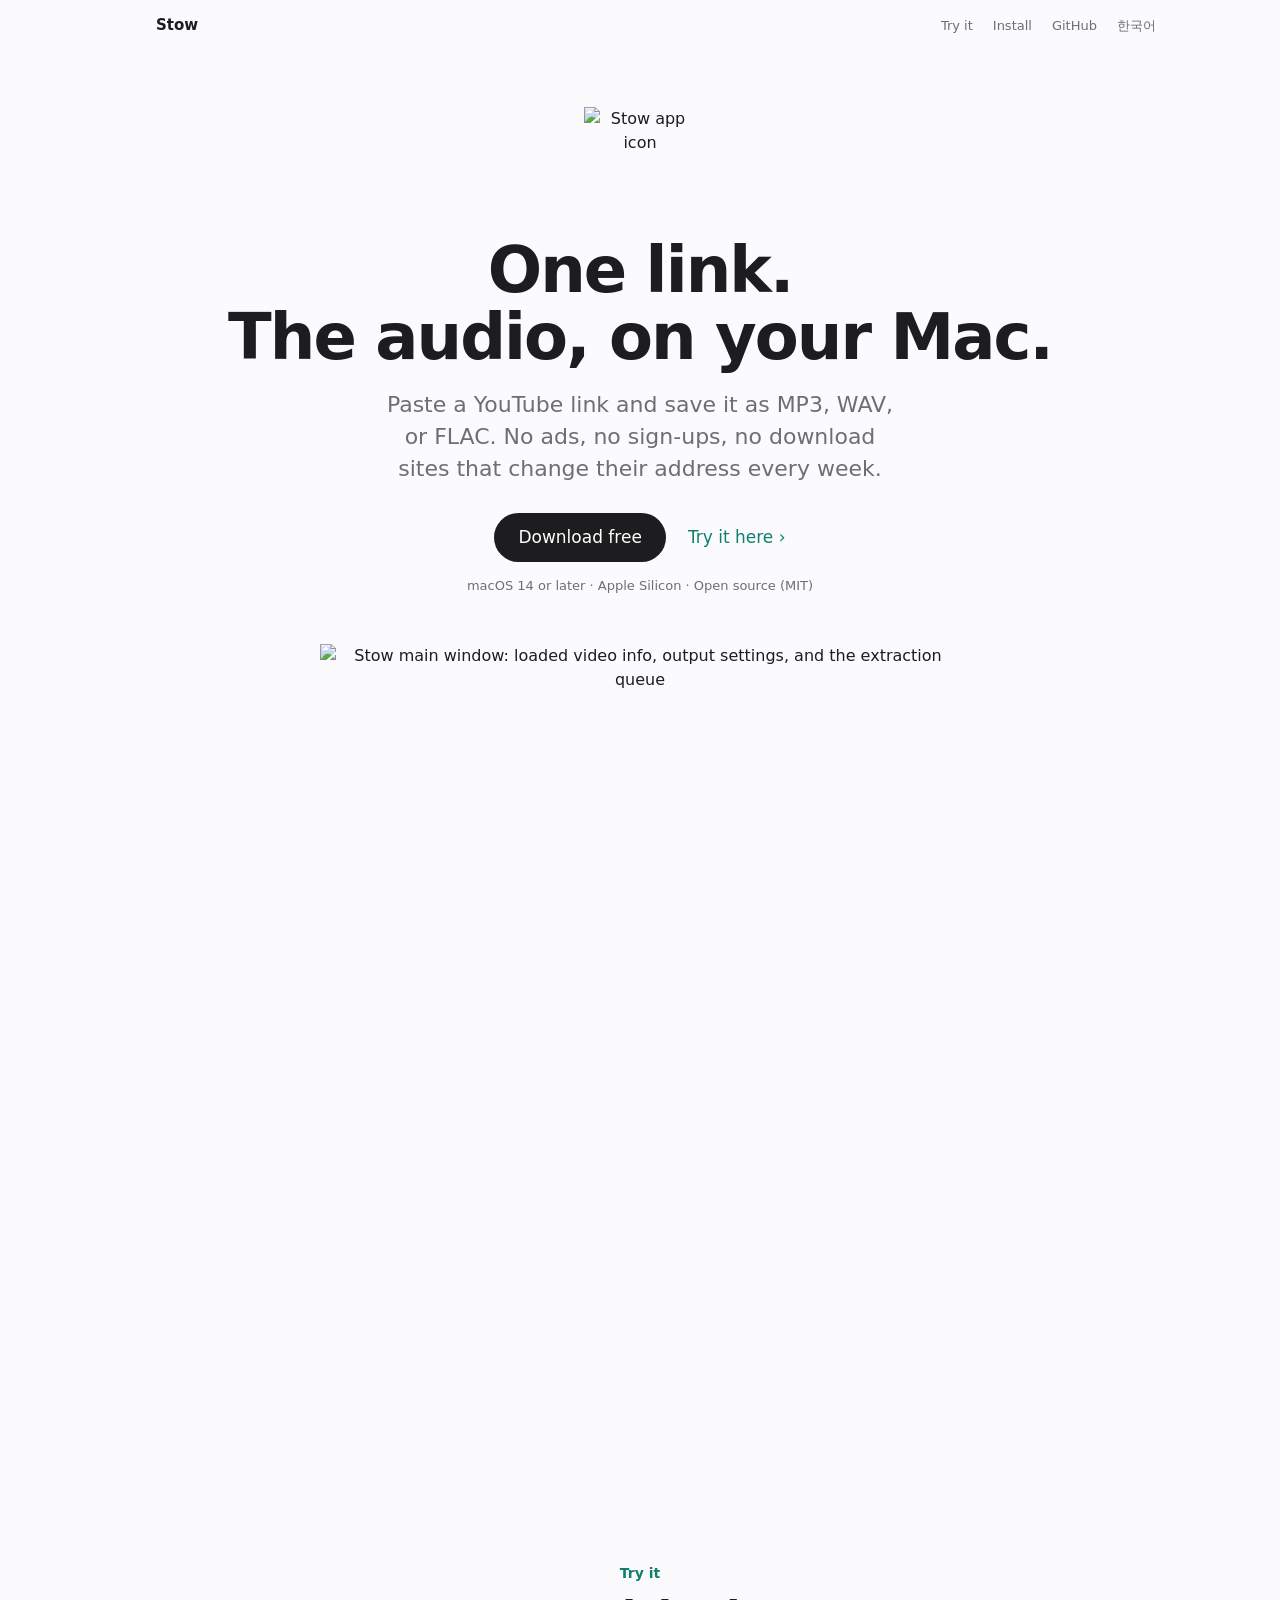
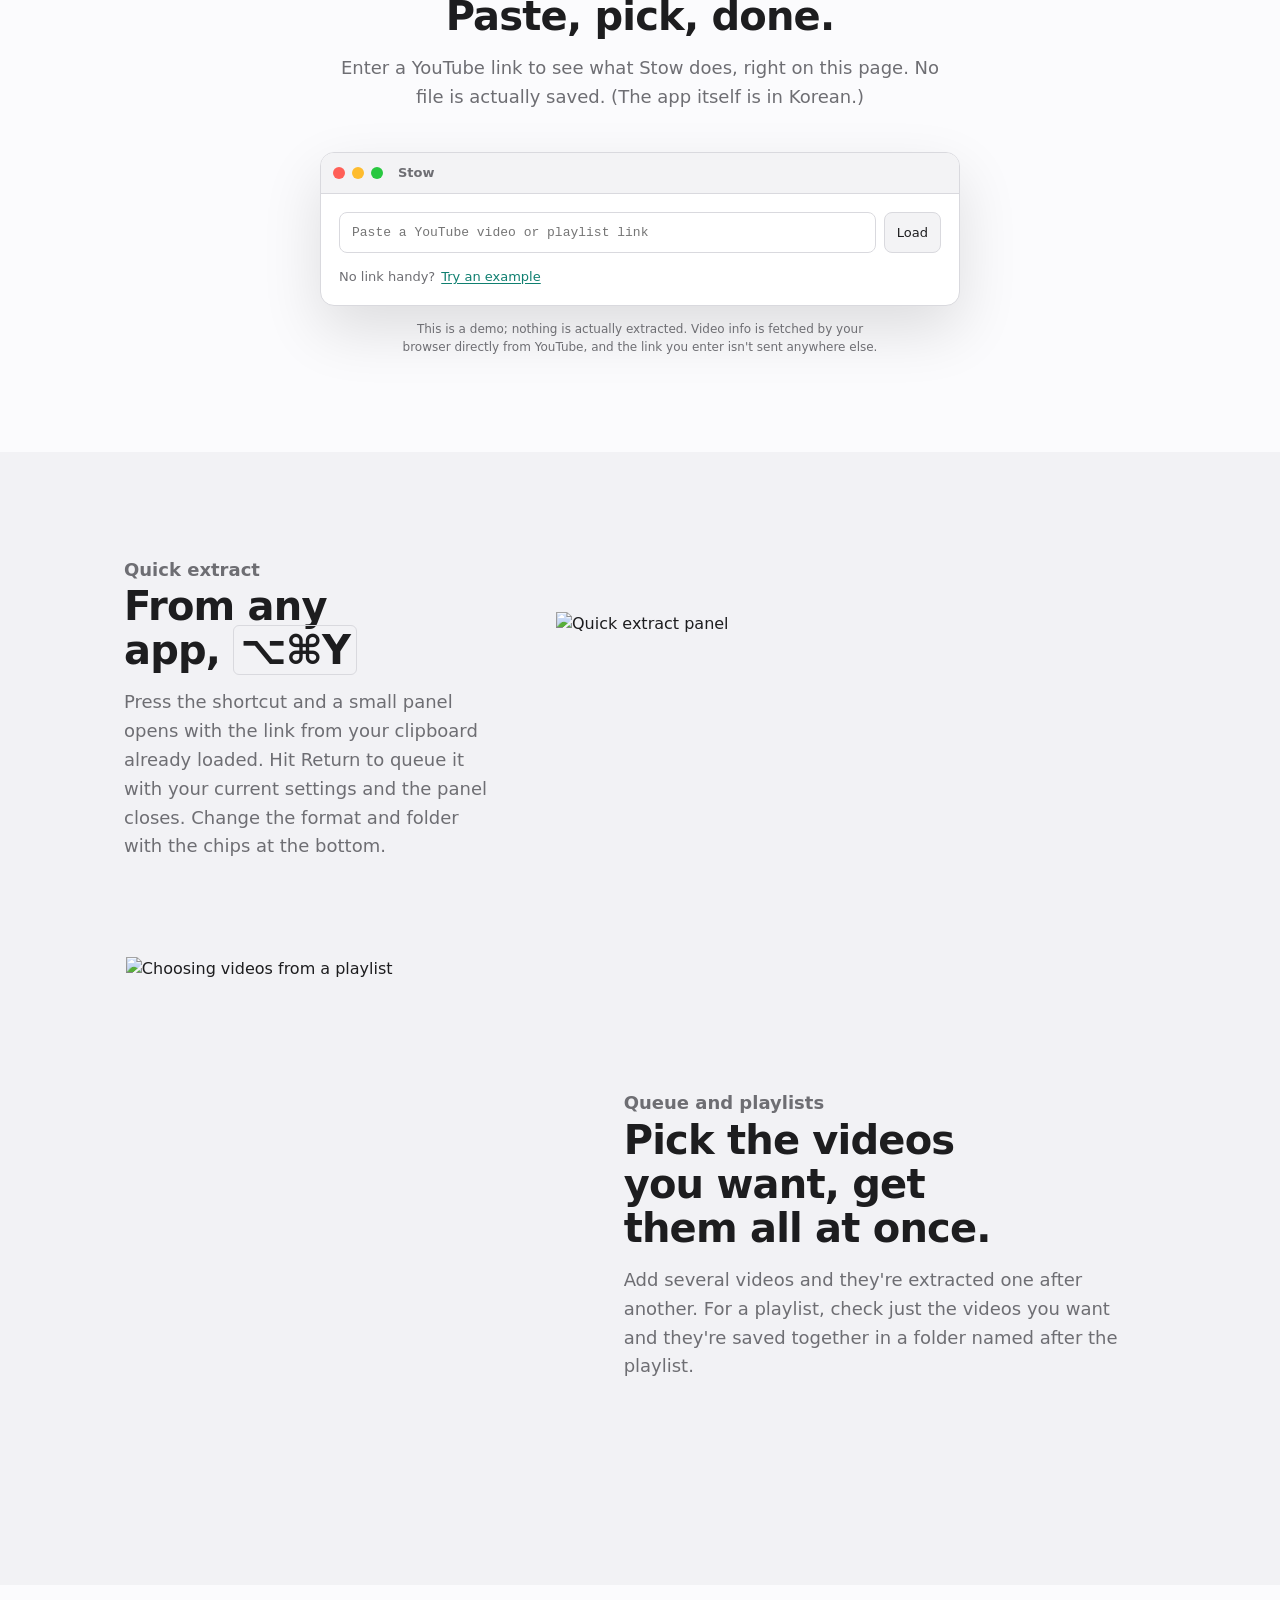
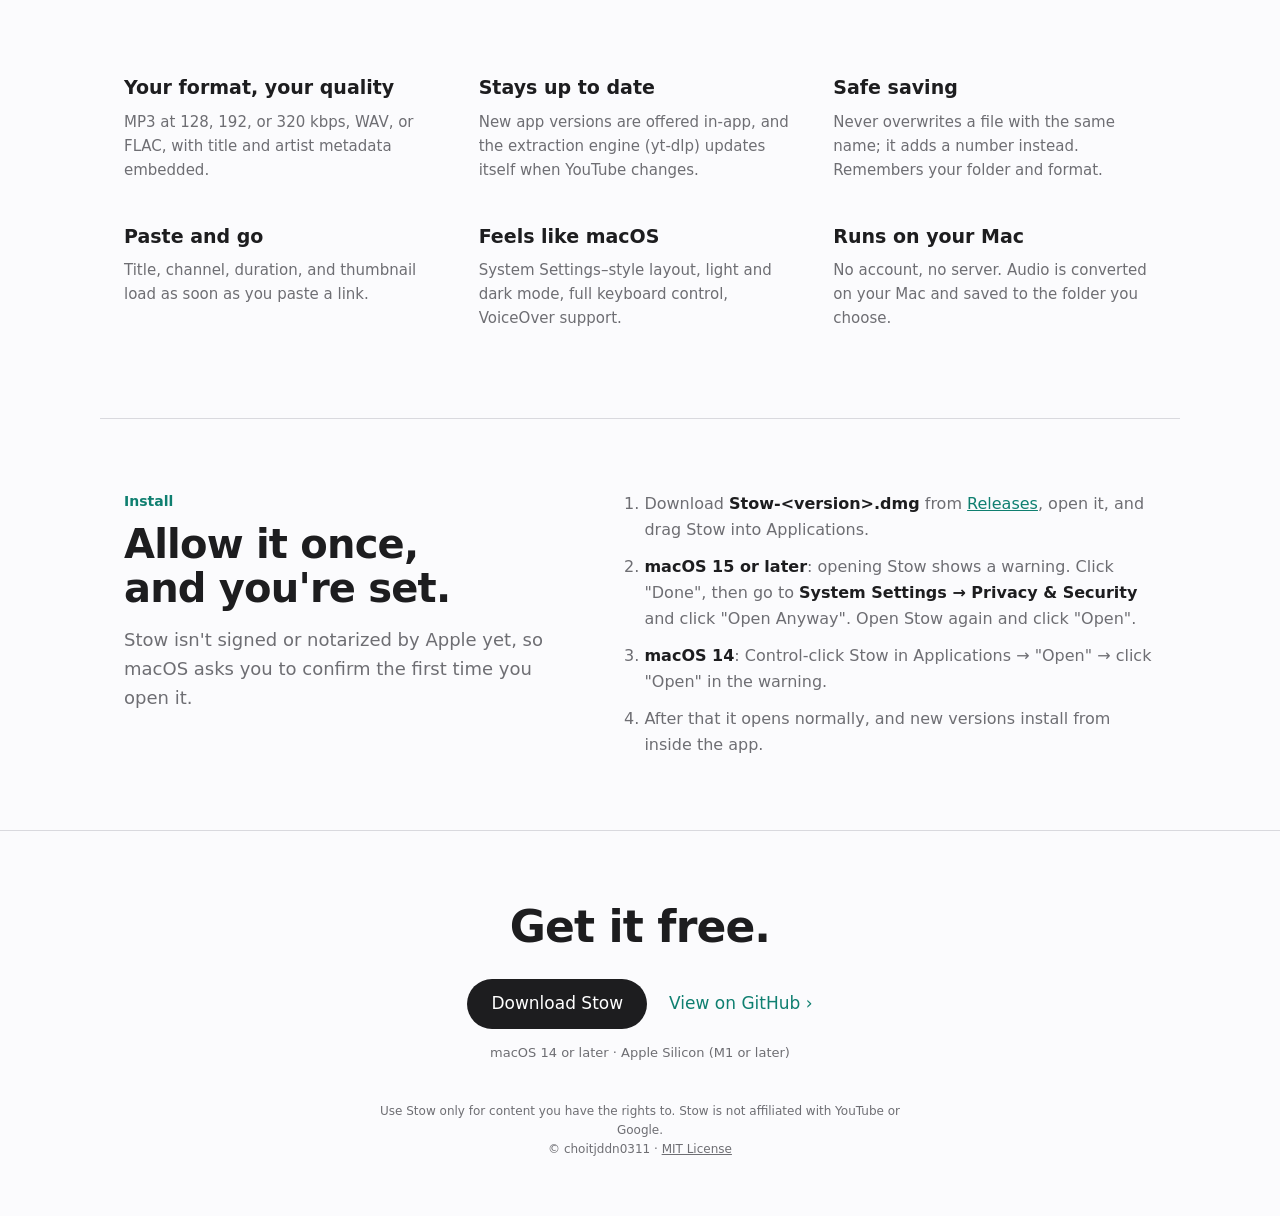
==== site/en/index.html @ d26011ec "feat: 소개 웹페이지(GitHub Pages)와 직접 해 보는 데모 - site/: 한국어(/)·영어(/en/) 소개 페이지. 시스템 글꼴, 라이트·다크, 휴대폰 폭 대응 - " ====
<!doctype html>
<html lang="en">
<head>
<meta charset="utf-8">
<meta name="viewport" content="width=device-width, initial-scale=1, viewport-fit=cover">
<title>Stow — Save YouTube audio on your Mac</title>
<meta name="description" content="A free, open-source macOS app that saves YouTube audio as MP3, WAV, or FLAC. Just paste a link.">
<meta property="og:title" content="Stow — Save YouTube audio on your Mac">
<meta property="og:description" content="Paste a link, get MP3, WAV, or FLAC. No ads, no sign-ups.">
<meta property="og:image" content="https://choitjddn0311.github.io/stow/images/main-light.png">
<meta property="og:type" content="website">
<link rel="alternate" hreflang="ko" href="https://choitjddn0311.github.io/stow/">
<link rel="icon" type="image/png" href="../images/icon.png">
<link rel="apple-touch-icon" href="../images/icon.png">
<meta name="theme-color" content="#fbfbfd" media="(prefers-color-scheme: light)">
<meta name="theme-color" content="#000000" media="(prefers-color-scheme: dark)">
<link rel="stylesheet" href="../assets/site.css">
</head>
<body>
<header class="wrap">
  <nav>
    <a class="brand" href="./"><img src="../images/icon.png" alt="">Stow</a>
    <span class="links">
      <a class="hide-narrow" href="#try">Try it</a>
      <a class="hide-narrow" href="#install">Install</a>
      <a href="https://github.com/choitjddn0311/stow">GitHub</a>
      <a href="../" hreflang="ko" lang="ko">한국어</a>
    </span>
  </nav>
</header>

<main>
  <div class="wrap hero">
    <img class="icon" src="../images/icon.png" alt="Stow app icon" width="112" height="112">
    <h1>One link.<br>The audio, on your Mac.</h1>
    <p class="lead">Paste a YouTube link and save it as MP3, WAV, or FLAC. No ads, no sign-ups, no download sites that change their address every week.</p>
    <div class="cta">
      <a class="btn" href="https://github.com/choitjddn0311/stow/releases/latest">Download free</a>
      <a class="tlink" href="#try">Try it here ›</a>
    </div>
    <p class="req">macOS 14 or later · Apple Silicon · Open source (MIT)</p>
    <img class="shot only-light" src="../images/main-light.png" alt="Stow main window: loaded video info, output settings, and the extraction queue" width="668" height="860">
    <img class="shot only-dark" src="../images/main-dark.png" alt="Stow main window: loaded video info, output settings, and the extraction queue" width="668" height="860">
  </div>

  <section class="wrap try" id="try">
    <div class="head">
      <p class="eyebrow">Try it</p>
      <h2>Paste, pick, done.</h2>
      <p class="section-lead">Enter a YouTube link to see what Stow does, right on this page. No file is actually saved. <span lang="ko">(The app itself is in Korean.)</span></p>
    </div>
    <div class="win" id="demo">
      <div class="tb" aria-hidden="true"><i></i><i></i><i></i><span>Stow</span></div>
      <div class="body">
        <form class="urlrow" id="demo-form">
          <input id="demo-url" type="url" inputmode="url" autocomplete="off" spellcheck="false" placeholder="Paste a YouTube video or playlist link" aria-label="YouTube link">
          <button type="submit">Load</button>
        </form>
        <p class="hint">No link handy? <button type="button" class="linkbtn" id="demo-example" data-url="https://www.youtube.com/watch?v=jNQXAC9IVRw">Try an example</button></p>
        <p class="msg" id="demo-msg" role="alert" hidden></p>
        <div class="meta" id="demo-meta" aria-live="polite" hidden></div>
        <div class="opts" id="demo-opts" hidden>
          <div class="left">
            <div class="seg" role="group" aria-label="Format">
              <button type="button" data-format="MP3" aria-pressed="true">MP3</button>
              <button type="button" data-format="WAV" aria-pressed="false">WAV</button>
              <button type="button" data-format="FLAC" aria-pressed="false">FLAC</button>
            </div>
            <select id="demo-quality" aria-label="Quality">
              <option>320 kbps</option><option>192 kbps</option><option>128 kbps</option>
            </select>
          </div>
          <button type="button" class="go" id="demo-go">Extract as MP3</button>
        </div>
        <div class="job" id="demo-job" hidden>
          <div class="t"><span id="demo-jobtext">Downloading 0%</span><span id="demo-pct">0%</span></div>
          <div class="track"><div class="fill" id="demo-fill"></div></div>
        </div>
        <div class="job done" id="demo-done" hidden>
          <div class="ok">Saved (demo)</div>
          <div class="file" id="demo-file"></div>
          <div class="row">
            <a class="btn" href="https://github.com/choitjddn0311/stow/releases/latest">Get Stow to save it for real</a>
            <button type="button" class="sbtn" id="demo-again">Try another link</button>
          </div>
        </div>
      </div>
    </div>
    <p class="cap">This is a demo; nothing is actually extracted. Video info is fetched by your browser directly from YouTube, and the link you enter isn't sent anywhere else.</p>
  </section>

  <div class="band">
    <div class="wrap">
      <div class="row">
        <div>
          <p class="eyebrow">Quick extract</p>
          <h2>From any app, <kbd>⌥⌘Y</kbd></h2>
          <p>Press the shortcut and a small panel opens with the link from your clipboard already loaded. Hit Return to queue it with your current settings and the panel closes. Change the format and folder with the chips at the bottom.</p>
        </div>
        <div>
          <img class="only-light" src="../images/panel-light.png" alt="Quick extract panel" width="600" height="176">
          <img class="only-dark" src="../images/panel-dark.png" alt="Quick extract panel" width="600" height="176">
        </div>
      </div>
      <div class="row rev">
        <div>
          <p class="eyebrow">Queue and playlists</p>
          <h2>Pick the videos you want, get them all at once.</h2>
          <p>Add several videos and they're extracted one after another. For a playlist, check just the videos you want and they're saved together in a folder named after the playlist.</p>
        </div>
        <div><img class="playlist" src="../images/playlist-light.png" alt="Choosing videos from a playlist" width="668" height="820"></div>
      </div>
    </div>
  </div>

  <section class="wrap grid" aria-label="Features">
    <div><h3>Your format, your quality</h3><p>MP3 at 128, 192, or 320 kbps, WAV, or FLAC, with title and artist metadata embedded.</p></div>
    <div><h3>Stays up to date</h3><p>New app versions are offered in-app, and the extraction engine (yt-dlp) updates itself when YouTube changes.</p></div>
    <div><h3>Safe saving</h3><p>Never overwrites a file with the same name; it adds a number instead. Remembers your folder and format.</p></div>
    <div><h3>Paste and go</h3><p>Title, channel, duration, and thumbnail load as soon as you paste a link.</p></div>
    <div><h3>Feels like macOS</h3><p>System Settings–style layout, light and dark mode, full keyboard control, VoiceOver support.</p></div>
    <div><h3>Runs on your Mac</h3><p>No account, no server. Audio is converted on your Mac and saved to the folder you choose.</p></div>
  </section>

  <section class="wrap install" id="install">
    <div>
      <p class="eyebrow">Install</p>
      <h2>Allow it once, and you're set.</h2>
      <p class="section-lead">Stow isn't signed or notarized by Apple yet, so macOS asks you to confirm the first time you open it.</p>
    </div>
    <ol>
      <li>Download <b>Stow-&lt;version&gt;.dmg</b> from <a href="https://github.com/choitjddn0311/stow/releases/latest">Releases</a>, open it, and drag Stow into Applications.</li>
      <li><b>macOS 15 or later</b>: opening Stow shows a warning. Click "Done", then go to <b>System Settings → Privacy &amp; Security</b> and click "Open Anyway". Open Stow again and click "Open".</li>
      <li><b>macOS 14</b>: Control-click Stow in Applications → "Open" → click "Open" in the warning.</li>
      <li>After that it opens normally, and new versions install from inside the app.</li>
    </ol>
  </section>

  <section class="end">
    <div class="wrap">
      <h2>Get it free.</h2>
      <div class="cta"><a class="btn" href="https://github.com/choitjddn0311/stow/releases/latest">Download Stow</a><a class="tlink" href="https://github.com/choitjddn0311/stow">View on GitHub ›</a></div>
      <p class="req">macOS 14 or later · Apple Silicon (M1 or later)</p>
      <p class="fine">Use Stow only for content you have the rights to. Stow is not affiliated with YouTube or Google.<br>© choitjddn0311 · <a href="https://github.com/choitjddn0311/stow/blob/main/LICENSE">MIT License</a></p>
    </div>
  </section>
</main>
<script src="../assets/demo.js" defer></script>
</body>
</html>
---- site/assets/site.css ----
/* Stow 소개 페이지. 시스템 글꼴, 넓은 여백, 스크린샷 중심(Apple 제품 페이지형). */
:root {
  --bg: #fbfbfd;
  --alt: #f2f2f5;
  --fg: #1d1d1f;
  --muted: #6e6e73;
  --link: #0f7f70;
  --btn: #1d1d1f;
  --btn-fg: #ffffff;
  --line: #d9d9de;
  --win: #ffffff;
  --win-bar: #f3f3f5;
  --field: #ffffff;
  --accent: #12907F;
  --accent-fg: #ffffff;
  --accent-soft: #dff2ee;
  --error: #c4352b;
  --sys: -apple-system, BlinkMacSystemFont, "SF Pro Display", "Apple SD Gothic Neo", "Helvetica Neue", "Noto Sans KR", system-ui, sans-serif;
  --mono: ui-monospace, "SF Mono", Menlo, monospace;
  color-scheme: light;
}
@media (prefers-color-scheme: dark) {
  :root {
    --bg: #000000;
    --alt: #111113;
    --fg: #f5f5f7;
    --muted: #a1a1a6;
    --link: #46D6BA;
    --btn: #f5f5f7;
    --btn-fg: #000000;
    --line: #2c2c30;
    --win: #1c1c1e;
    --win-bar: #232326;
    --field: #141416;
    --accent: #46D6BA;
    --accent-fg: #06221d;
    --accent-soft: #133630;
    --error: #ff7a6e;
    color-scheme: dark;
  }
}
.only-dark { display: none; }
@media (prefers-color-scheme: dark) {
  .only-light { display: none; }
  .only-dark { display: block; }
}

* { box-sizing: border-box; }
[hidden] { display: none !important; }
:lang(ko) { word-break: keep-all; overflow-wrap: anywhere; }
html { -webkit-text-size-adjust: 100%; }
body { margin: 0; background: var(--bg); color: var(--fg); font-family: var(--sys); font-size: 16px; line-height: 1.5; }
img { display: block; max-width: 100%; height: auto; }
a { color: var(--link); }
:focus-visible { outline: 2px solid var(--accent); outline-offset: 2px; }
.wrap { width: 100%; max-width: 1080px; margin: 0 auto;
  padding-left: max(24px, env(safe-area-inset-left, 0px)); padding-right: max(24px, env(safe-area-inset-right, 0px)); }

nav { display: flex; justify-content: space-between; align-items: center; padding-block: 14px; font-size: 13px; }
nav .brand { display: flex; gap: 8px; align-items: center; color: var(--fg); font-weight: 600; font-size: 15px; text-decoration: none; }
nav .brand img { width: 24px; }
nav .links { display: flex; gap: 20px; }
nav .links a { color: var(--muted); text-decoration: none; }
nav .links a:hover { color: var(--fg); }

.hero { text-align: center; padding-block: 56px 0; }
.hero .icon { width: 112px; margin: 0 auto 18px; }
.hero h1 { font-size: 64px; line-height: 1.05; letter-spacing: -0.03em; font-weight: 700; margin: 0; text-wrap: balance; }
.hero .lead { font-size: 22px; line-height: 1.45; color: var(--muted); max-width: 30em; margin: 18px auto 0; text-wrap: balance; }
.cta { display: flex; gap: 22px; justify-content: center; align-items: center; margin-top: 28px; flex-wrap: wrap; }
.btn { background: var(--btn); color: var(--btn-fg); text-decoration: none; padding: 12px 24px; border-radius: 999px; font-size: 17px; font-weight: 500; border: 0; cursor: pointer; font-family: inherit; }
.tlink { color: var(--link); text-decoration: none; font-size: 17px; }
.req { margin: 14px 0 0; font-size: 13px; color: var(--muted); }
.hero .shot { margin: 48px auto 0; width: 100%; max-width: 640px; }

section { scroll-margin-top: 16px; }
h2 { font-size: 40px; line-height: 1.1; letter-spacing: -0.02em; margin: 0; text-wrap: balance; }
.eyebrow { font-size: 14px; font-weight: 600; color: var(--link); margin: 0 0 10px; }
.section-lead { font-size: 18px; line-height: 1.6; color: var(--muted); margin: 16px 0 0; max-width: 34em; }

/* 직접 해 보기 */
.try { padding-block: 96px 24px; }
.try .head { text-align: center; }
.try .head .section-lead { margin-inline: auto; }
.win { max-width: 640px; margin: 40px auto 0; background: var(--win); border: 1px solid var(--line); border-radius: 14px; overflow: hidden;
  box-shadow: 0 24px 60px rgba(0, 0, 0, .12); text-align: left; font-size: 14px; }
.win .tb { background: var(--win-bar); padding: 10px 12px; display: flex; gap: 7px; align-items: center; border-bottom: 1px solid var(--line); }
.win .tb i { width: 12px; height: 12px; border-radius: 50%; display: block; }
.win .tb i:nth-child(1) { background: #ff5f57; } .win .tb i:nth-child(2) { background: #febc2e; } .win .tb i:nth-child(3) { background: #28c840; }
.win .tb span { margin-left: 8px; font-weight: 600; color: var(--muted); font-size: 13px; }
.win .body { padding: 18px; display: grid; gap: 14px; }
.urlrow { display: flex; gap: 8px; }
.urlrow input { flex: 1; min-width: 0; font: inherit; font-family: var(--mono); font-size: 13px; color: var(--fg); background: var(--field);
  border: 1px solid var(--line); border-radius: 8px; padding: 10px 12px; }
.urlrow input:focus { outline: none; border-color: var(--accent); box-shadow: 0 0 0 3px var(--accent-soft); }
.urlrow button, .sbtn { font: inherit; font-size: 13px; border: 1px solid var(--line); background: var(--win-bar); color: var(--fg); border-radius: 8px; padding: 8px 12px; cursor: pointer; white-space: nowrap; }
.hint { font-size: 13px; color: var(--muted); margin: 0; display: flex; gap: 6px; flex-wrap: wrap; align-items: center; }
.linkbtn { font: inherit; background: none; border: 0; padding: 0; color: var(--link); cursor: pointer; text-decoration: underline; text-underline-offset: 2px; }
.msg { margin: 0; font-size: 13px; color: var(--error); }
.meta { display: grid; grid-template-columns: 128px 1fr; gap: 14px; align-items: center; }
.meta .thumb { aspect-ratio: 16 / 9; width: 100%; border-radius: 6px; object-fit: cover; background: var(--alt); }
.meta .kind { font-size: 12px; font-weight: 600; color: var(--link); }
.meta .title { font-weight: 600; display: -webkit-box; -webkit-line-clamp: 2; -webkit-box-orient: vertical; overflow: hidden; }
.meta .author { color: var(--muted); font-size: 13px; }
.meta .text { min-width: 0; }
.skeleton .thumb, .skeleton .bar { background: var(--alt); border-radius: 6px; animation: pulse 1.2s ease-in-out infinite; }
.skeleton .bar { height: 12px; margin-top: 8px; }
@keyframes pulse { 50% { opacity: .5; } }
.opts { display: flex; flex-wrap: wrap; gap: 12px; align-items: center; justify-content: space-between; border-top: 1px solid var(--line); padding-top: 14px; }
.seg { display: inline-flex; background: var(--alt); border-radius: 8px; padding: 2px; }
.seg button { font: inherit; font-size: 13px; border: 0; background: none; color: var(--fg); padding: 6px 14px; border-radius: 6px; cursor: pointer; }
.seg button[aria-pressed="true"] { background: var(--win); box-shadow: 0 1px 3px rgba(0, 0, 0, .15); font-weight: 600; }
.opts select { font: inherit; font-size: 13px; color: var(--fg); background: var(--field); border: 1px solid var(--line); border-radius: 8px; padding: 6px 8px; }
.opts .left { display: flex; gap: 10px; flex-wrap: wrap; align-items: center; }
.go { font: inherit; font-size: 14px; font-weight: 600; background: var(--accent); color: var(--accent-fg); border: 0; border-radius: 8px; padding: 8px 16px; cursor: pointer; }
.go:disabled { opacity: .5; cursor: default; }
.job { border-top: 1px solid var(--line); padding-top: 14px; display: grid; gap: 8px; }
.job .t { display: flex; justify-content: space-between; gap: 8px; font-size: 13px; }
.job .t span:last-child { color: var(--muted); font-variant-numeric: tabular-nums; }
.track { height: 6px; background: var(--alt); border-radius: 3px; overflow: hidden; }
.fill { height: 100%; width: 0; background: var(--accent); border-radius: 3px; }
.done { display: grid; gap: 10px; }
.done .file { font-family: var(--mono); font-size: 12px; color: var(--muted); word-break: break-all; }
.done .ok { font-weight: 600; color: var(--link); }
.done .row { display: flex; gap: 10px; flex-wrap: wrap; align-items: center; }
.done .btn { font-size: 14px; padding: 8px 16px; }
.cap { text-align: center; font-size: 12px; color: var(--muted); margin: 14px auto 0; max-width: 40em; }

/* 기능 */
.band { background: var(--alt); padding-block: 88px; margin-top: 72px; }
.row { display: grid; grid-template-columns: 1fr 1.2fr; gap: 56px; align-items: center; }
.row + .row { margin-top: 96px; }
.row.rev > :first-child { order: 2; }
.row p { font-size: 18px; line-height: 1.6; color: var(--muted); margin: 16px 0 0; max-width: 28em; }
.row .playlist { max-width: 440px; margin: 0 auto; width: 100%; }
kbd { font-family: inherit; border: 1px solid var(--line); border-radius: 6px; padding: 1px 6px; }
.grid { display: grid; grid-template-columns: repeat(3, 1fr); gap: 40px 32px; padding-block: 88px; }
.grid h3 { font-size: 19px; margin: 0 0 8px; }
.grid p { margin: 0; color: var(--muted); line-height: 1.6; font-size: 15px; }

/* 설치 */
.install { border-top: 1px solid var(--line); padding-block: 72px; display: grid; grid-template-columns: 1fr 1.2fr; gap: 56px; }
.install ol { margin: 0; padding-left: 1.3em; display: grid; gap: 12px; color: var(--muted); line-height: 1.6; }
.install ol b { color: var(--fg); font-weight: 600; }

.end { text-align: center; padding-block: 72px 56px; border-top: 1px solid var(--line); }
.end h2 { font-size: 44px; }
.fine { font-size: 12px; color: var(--muted); line-height: 1.6; max-width: 46em; margin: 40px auto 0; }
.fine a { color: inherit; }

@media (max-width: 760px) {
  .hero { padding-block: 32px 0; }
  .hero h1 { font-size: 40px; }
  .hero .lead { font-size: 18px; }
  h2 { font-size: 30px; }
  .end h2 { font-size: 32px; }
  .row, .install { grid-template-columns: 1fr; gap: 28px; }
  .row.rev > :first-child { order: 0; }
  .grid { grid-template-columns: 1fr; gap: 28px; padding-block: 56px; }
  .band { padding-block: 56px; margin-top: 48px; }
  .row + .row { margin-top: 56px; }
  .try { padding-block: 64px 16px; }
  .meta { grid-template-columns: 96px 1fr; }
  .urlrow input { font-size: 16px; } /* iOS가 16px보다 작은 입력란에 초점이 가면 화면을 확대한다 */
  nav .links a.hide-narrow { display: none; }
  .wrap { padding-left: max(16px, env(safe-area-inset-left, 0px)); padding-right: max(16px, env(safe-area-inset-right, 0px)); }
}
@media (prefers-reduced-motion: reduce) { * { animation: none !important; transition: none !important; } }
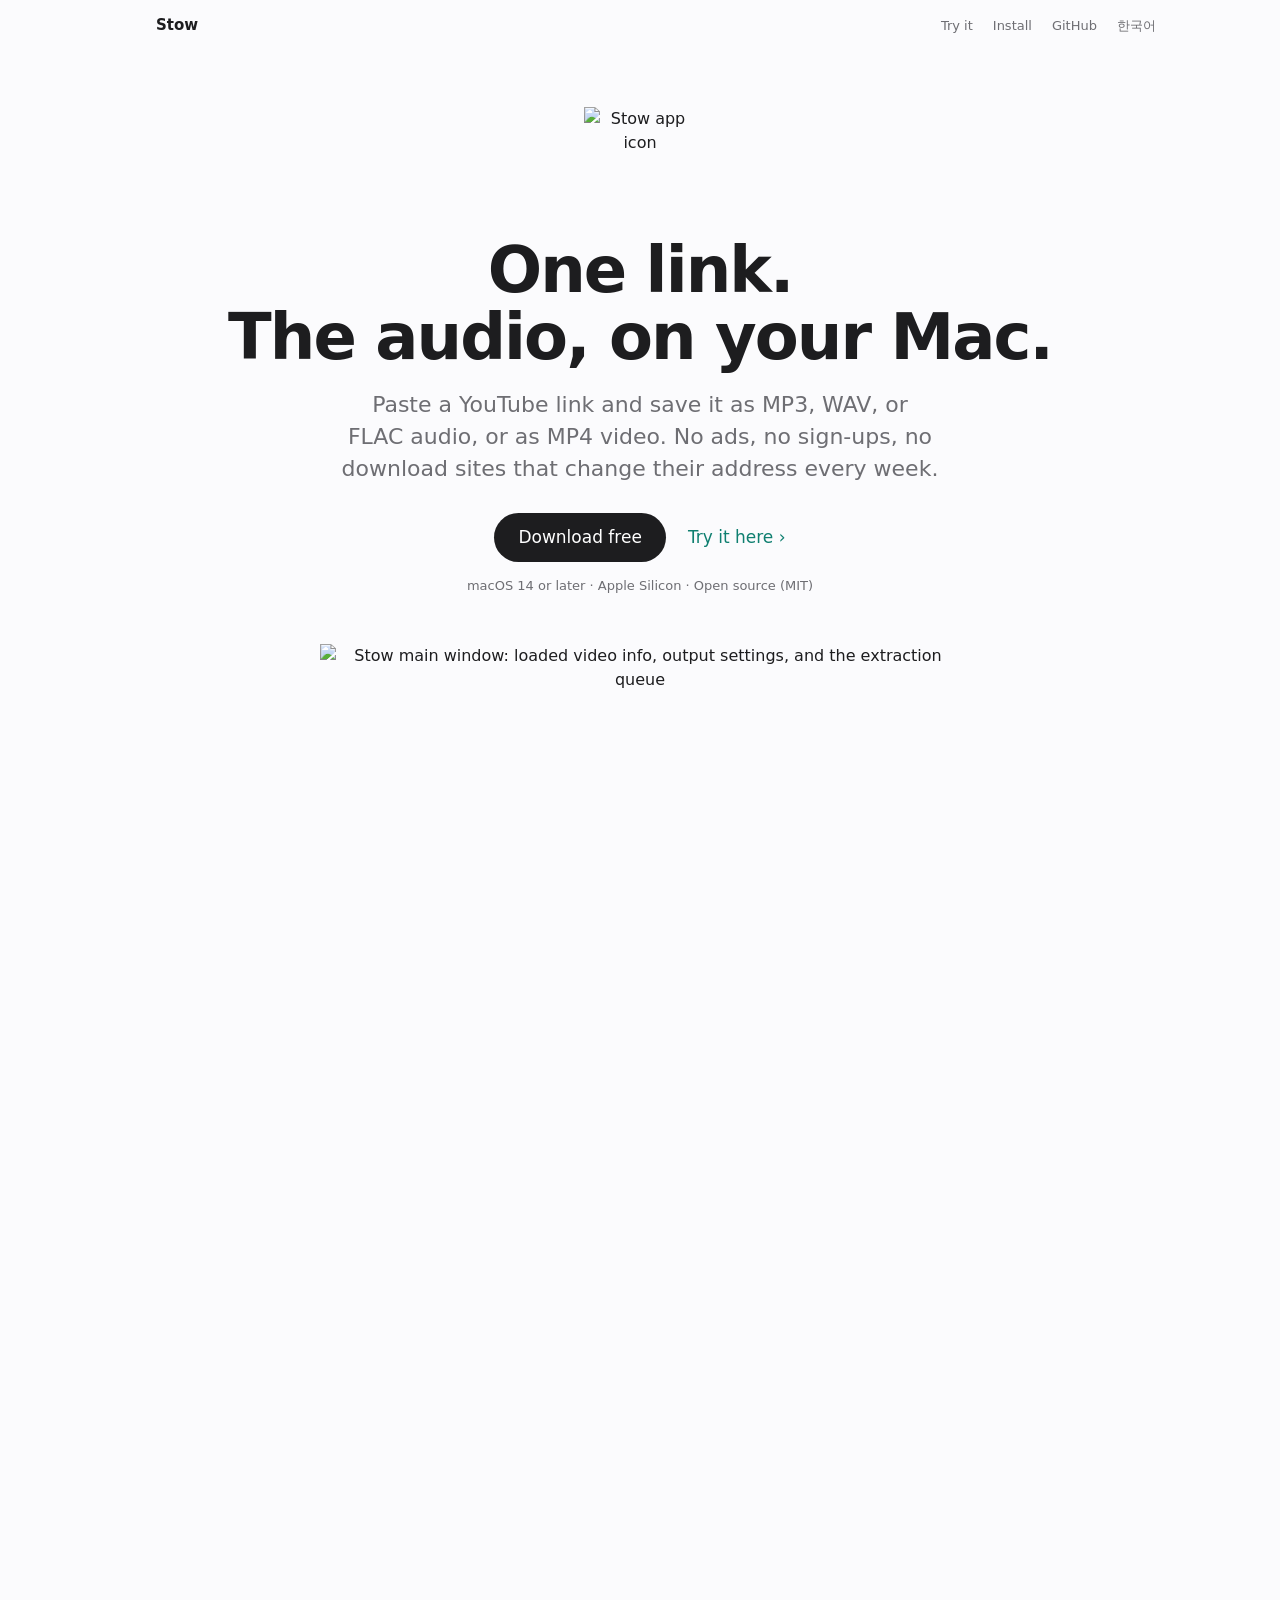
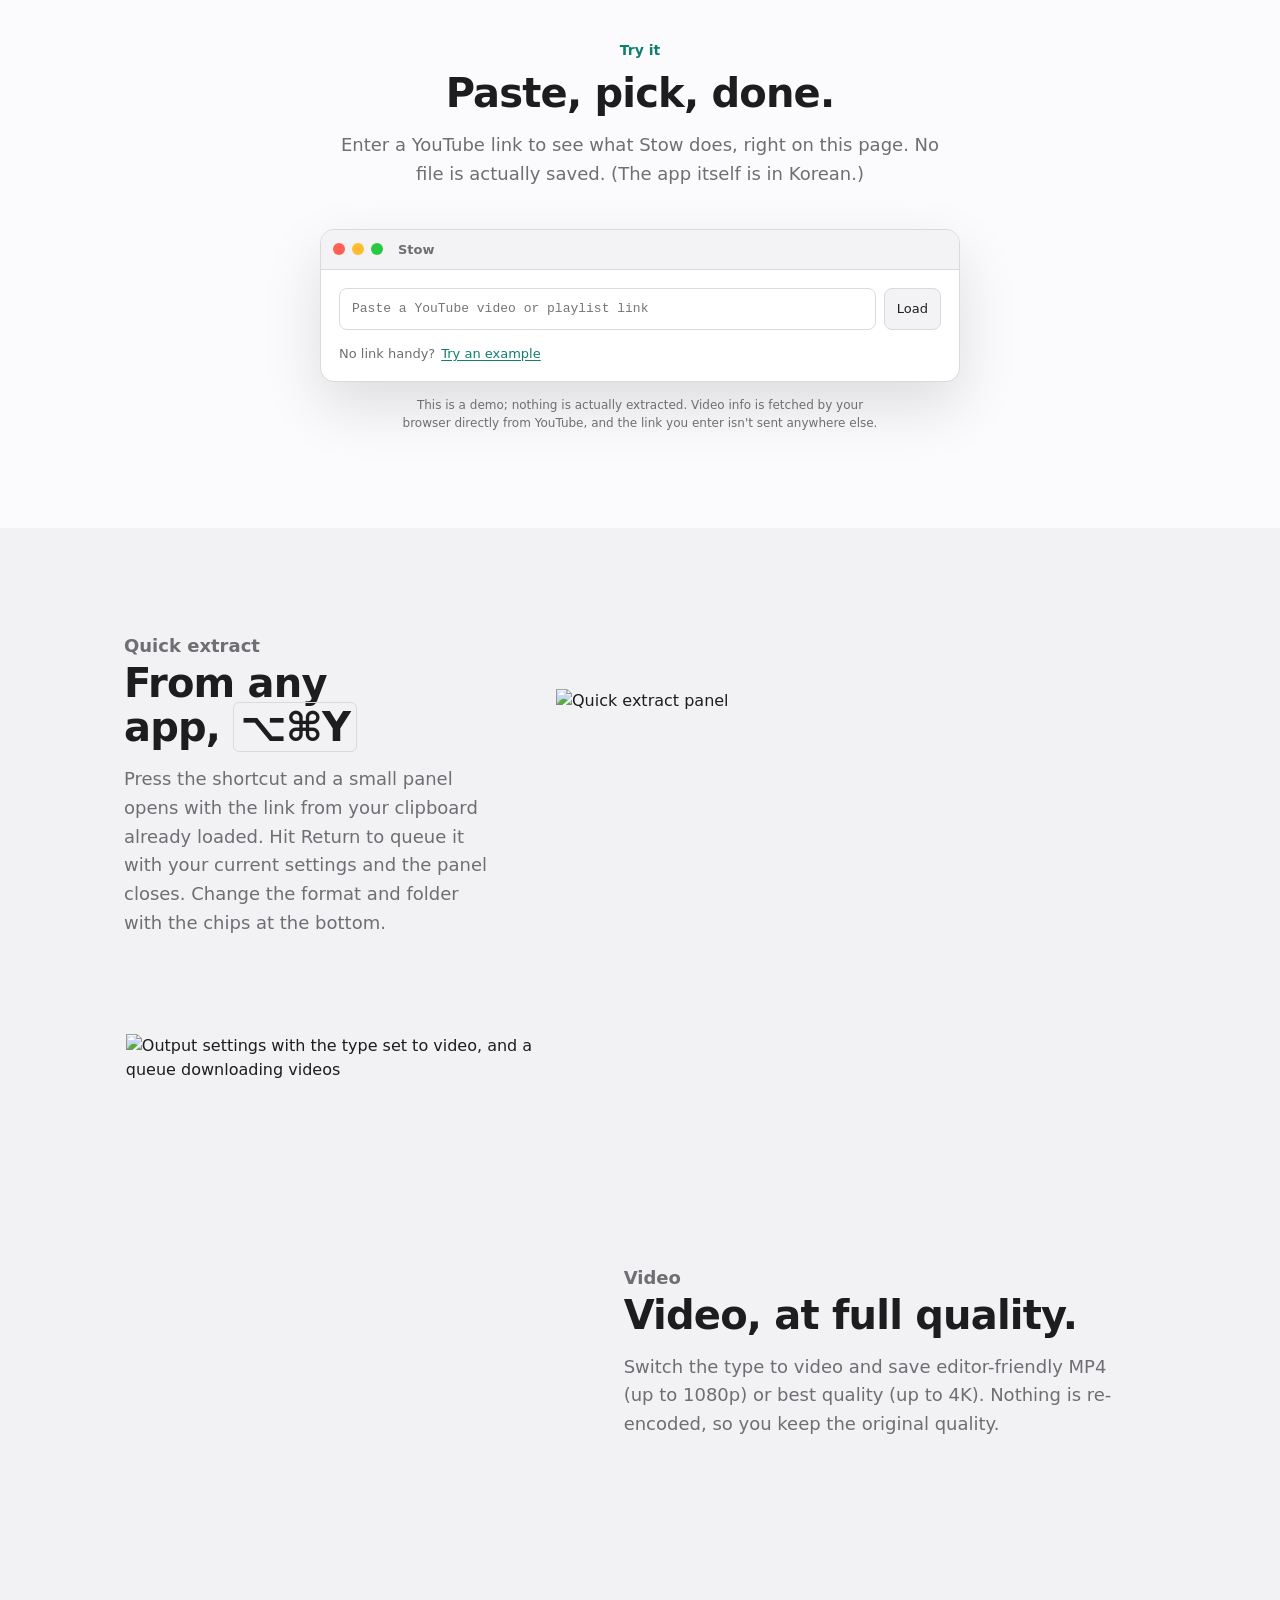
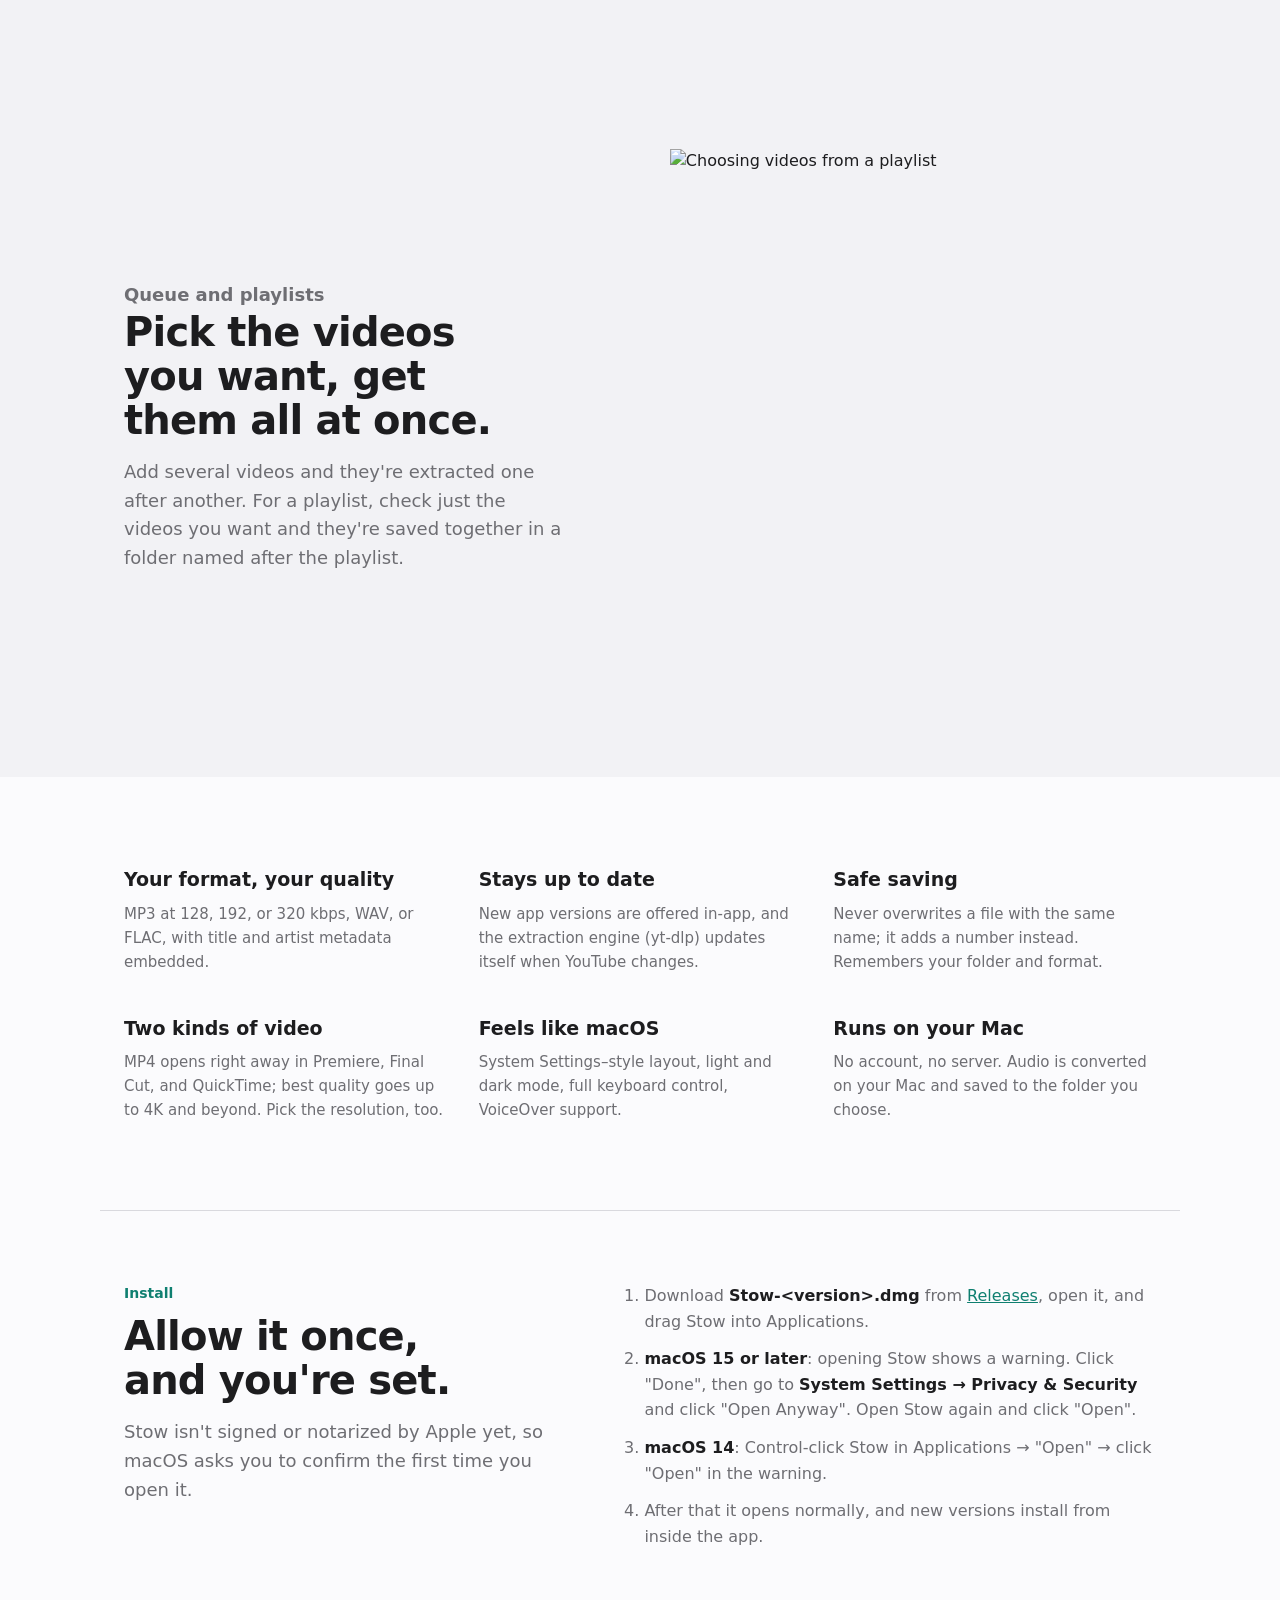
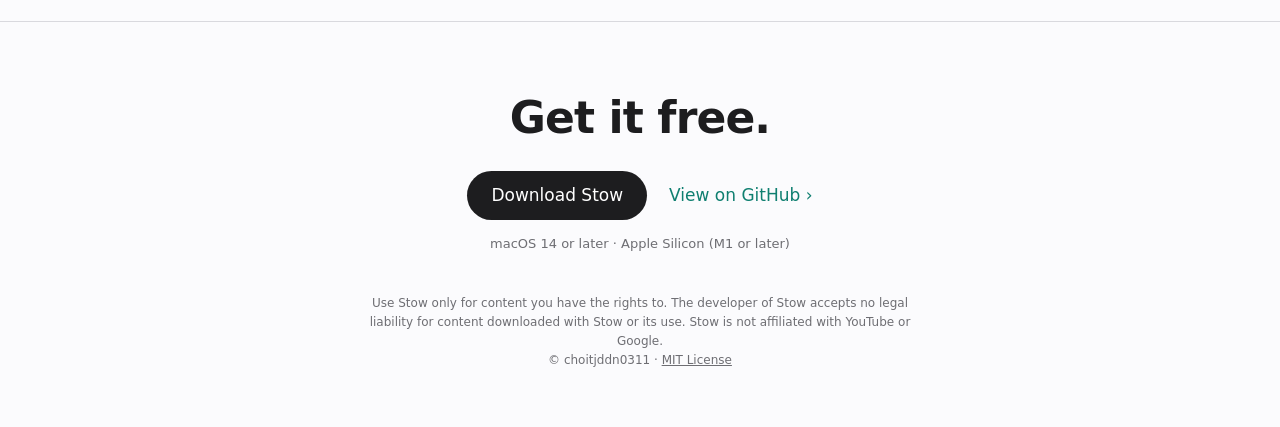
==== commit 7b5206f3: "docs: README·웹페이지에 영상 다운로드 반영, 스크린샷 다시 찍기 - README(한국어·영어): 소개 문구, 주요 기능 "영상도 그대로", "영상 받기" 사용법(MP4·" ====
--- a/site/en/index.html
+++ b/site/en/index.html
@@ -4,9 +4,9 @@
 <meta charset="utf-8">
 <meta name="viewport" content="width=device-width, initial-scale=1, viewport-fit=cover">
 <title>Stow — Save YouTube audio on your Mac</title>
-<meta name="description" content="A free, open-source macOS app that saves YouTube audio as MP3, WAV, or FLAC. Just paste a link.">
+<meta name="description" content="A free, open-source macOS app that saves YouTube audio (MP3, WAV, FLAC) or video (MP4). Just paste a link.">
 <meta property="og:title" content="Stow — Save YouTube audio on your Mac">
-<meta property="og:description" content="Paste a link, get MP3, WAV, or FLAC. No ads, no sign-ups.">
+<meta property="og:description" content="Paste a link, get MP3, WAV, FLAC, or MP4 video. No ads, no sign-ups.">
 <meta property="og:image" content="https://choitjddn0311.github.io/stow/images/main-light.png">
 <meta property="og:type" content="website">
 <link rel="alternate" hreflang="ko" href="https://choitjddn0311.github.io/stow/">
@@ -33,14 +33,14 @@
   <div class="wrap hero">
     <img class="icon" src="../images/icon.png" alt="Stow app icon" width="112" height="112">
     <h1>One link.<br>The audio, on your Mac.</h1>
-    <p class="lead">Paste a YouTube link and save it as MP3, WAV, or FLAC. No ads, no sign-ups, no download sites that change their address every week.</p>
+    <p class="lead">Paste a YouTube link and save it as MP3, WAV, or FLAC audio, or as MP4 video. No ads, no sign-ups, no download sites that change their address every week.</p>
     <div class="cta">
       <a class="btn" href="https://github.com/choitjddn0311/stow/releases/latest">Download free</a>
       <a class="tlink" href="#try">Try it here ›</a>
     </div>
     <p class="req">macOS 14 or later · Apple Silicon · Open source (MIT)</p>
-    <img class="shot only-light" src="../images/main-light.png" alt="Stow main window: loaded video info, output settings, and the extraction queue" width="668" height="860">
-    <img class="shot only-dark" src="../images/main-dark.png" alt="Stow main window: loaded video info, output settings, and the extraction queue" width="668" height="860">
+    <img class="shot only-light" src="../images/main-light.png" alt="Stow main window: loaded video info, output settings, and the extraction queue" width="668" height="940">
+    <img class="shot only-dark" src="../images/main-dark.png" alt="Stow main window: loaded video info, output settings, and the extraction queue" width="668" height="940">
   </div>
 
   <section class="wrap try" id="try">
@@ -52,7 +52,7 @@
     <div class="win" id="demo">
       <div class="tb" aria-hidden="true"><i></i><i></i><i></i><span>Stow</span></div>
       <div class="body">
-        <form class="urlrow" id="demo-form">
+        <form class="urlrow" id="demo-form" novalidate>
           <input id="demo-url" type="url" inputmode="url" autocomplete="off" spellcheck="false" placeholder="Paste a YouTube video or playlist link" aria-label="YouTube link">
           <button type="submit">Load</button>
         </form>
@@ -65,9 +65,13 @@
               <button type="button" data-format="MP3" aria-pressed="true">MP3</button>
               <button type="button" data-format="WAV" aria-pressed="false">WAV</button>
               <button type="button" data-format="FLAC" aria-pressed="false">FLAC</button>
+              <button type="button" data-format="MP4" aria-pressed="false">MP4</button>
             </div>
             <select id="demo-quality" aria-label="Quality">
               <option>320 kbps</option><option>192 kbps</option><option>128 kbps</option>
+            </select>
+            <select id="demo-resolution" aria-label="Resolution" hidden>
+              <option>1080p</option><option>720p</option><option>480p</option>
             </select>
           </div>
           <button type="button" class="go" id="demo-go">Extract as MP3</button>
@@ -104,6 +108,17 @@
       </div>
       <div class="row rev">
         <div>
+          <p class="eyebrow">Video</p>
+          <h2>Video, at full quality.</h2>
+          <p>Switch the type to video and save editor-friendly MP4 (up to 1080p) or best quality (up to 4K). Nothing is re-encoded, so you keep the original quality.</p>
+        </div>
+        <div>
+          <img class="playlist only-light" src="../images/video-light.png" alt="Output settings with the type set to video, and a queue downloading videos" width="668" height="940">
+          <img class="playlist only-dark" src="../images/video-dark.png" alt="Output settings with the type set to video, and a queue downloading videos" width="668" height="940">
+        </div>
+      </div>
+      <div class="row">
+        <div>
           <p class="eyebrow">Queue and playlists</p>
           <h2>Pick the videos you want, get them all at once.</h2>
           <p>Add several videos and they're extracted one after another. For a playlist, check just the videos you want and they're saved together in a folder named after the playlist.</p>
@@ -117,7 +132,7 @@
     <div><h3>Your format, your quality</h3><p>MP3 at 128, 192, or 320 kbps, WAV, or FLAC, with title and artist metadata embedded.</p></div>
     <div><h3>Stays up to date</h3><p>New app versions are offered in-app, and the extraction engine (yt-dlp) updates itself when YouTube changes.</p></div>
     <div><h3>Safe saving</h3><p>Never overwrites a file with the same name; it adds a number instead. Remembers your folder and format.</p></div>
-    <div><h3>Paste and go</h3><p>Title, channel, duration, and thumbnail load as soon as you paste a link.</p></div>
+    <div><h3>Two kinds of video</h3><p>MP4 opens right away in Premiere, Final Cut, and QuickTime; best quality goes up to 4K and beyond. Pick the resolution, too.</p></div>
     <div><h3>Feels like macOS</h3><p>System Settings–style layout, light and dark mode, full keyboard control, VoiceOver support.</p></div>
     <div><h3>Runs on your Mac</h3><p>No account, no server. Audio is converted on your Mac and saved to the folder you choose.</p></div>
   </section>
@@ -141,7 +156,7 @@
       <h2>Get it free.</h2>
       <div class="cta"><a class="btn" href="https://github.com/choitjddn0311/stow/releases/latest">Download Stow</a><a class="tlink" href="https://github.com/choitjddn0311/stow">View on GitHub ›</a></div>
       <p class="req">macOS 14 or later · Apple Silicon (M1 or later)</p>
-      <p class="fine">Use Stow only for content you have the rights to. Stow is not affiliated with YouTube or Google.<br>© choitjddn0311 · <a href="https://github.com/choitjddn0311/stow/blob/main/LICENSE">MIT License</a></p>
+      <p class="fine">Use Stow only for content you have the rights to. The developer of Stow accepts no legal liability for content downloaded with Stow or its use. Stow is not affiliated with YouTube or Google.<br>© choitjddn0311 · <a href="https://github.com/choitjddn0311/stow/blob/main/LICENSE">MIT License</a></p>
     </div>
   </section>
 </main>
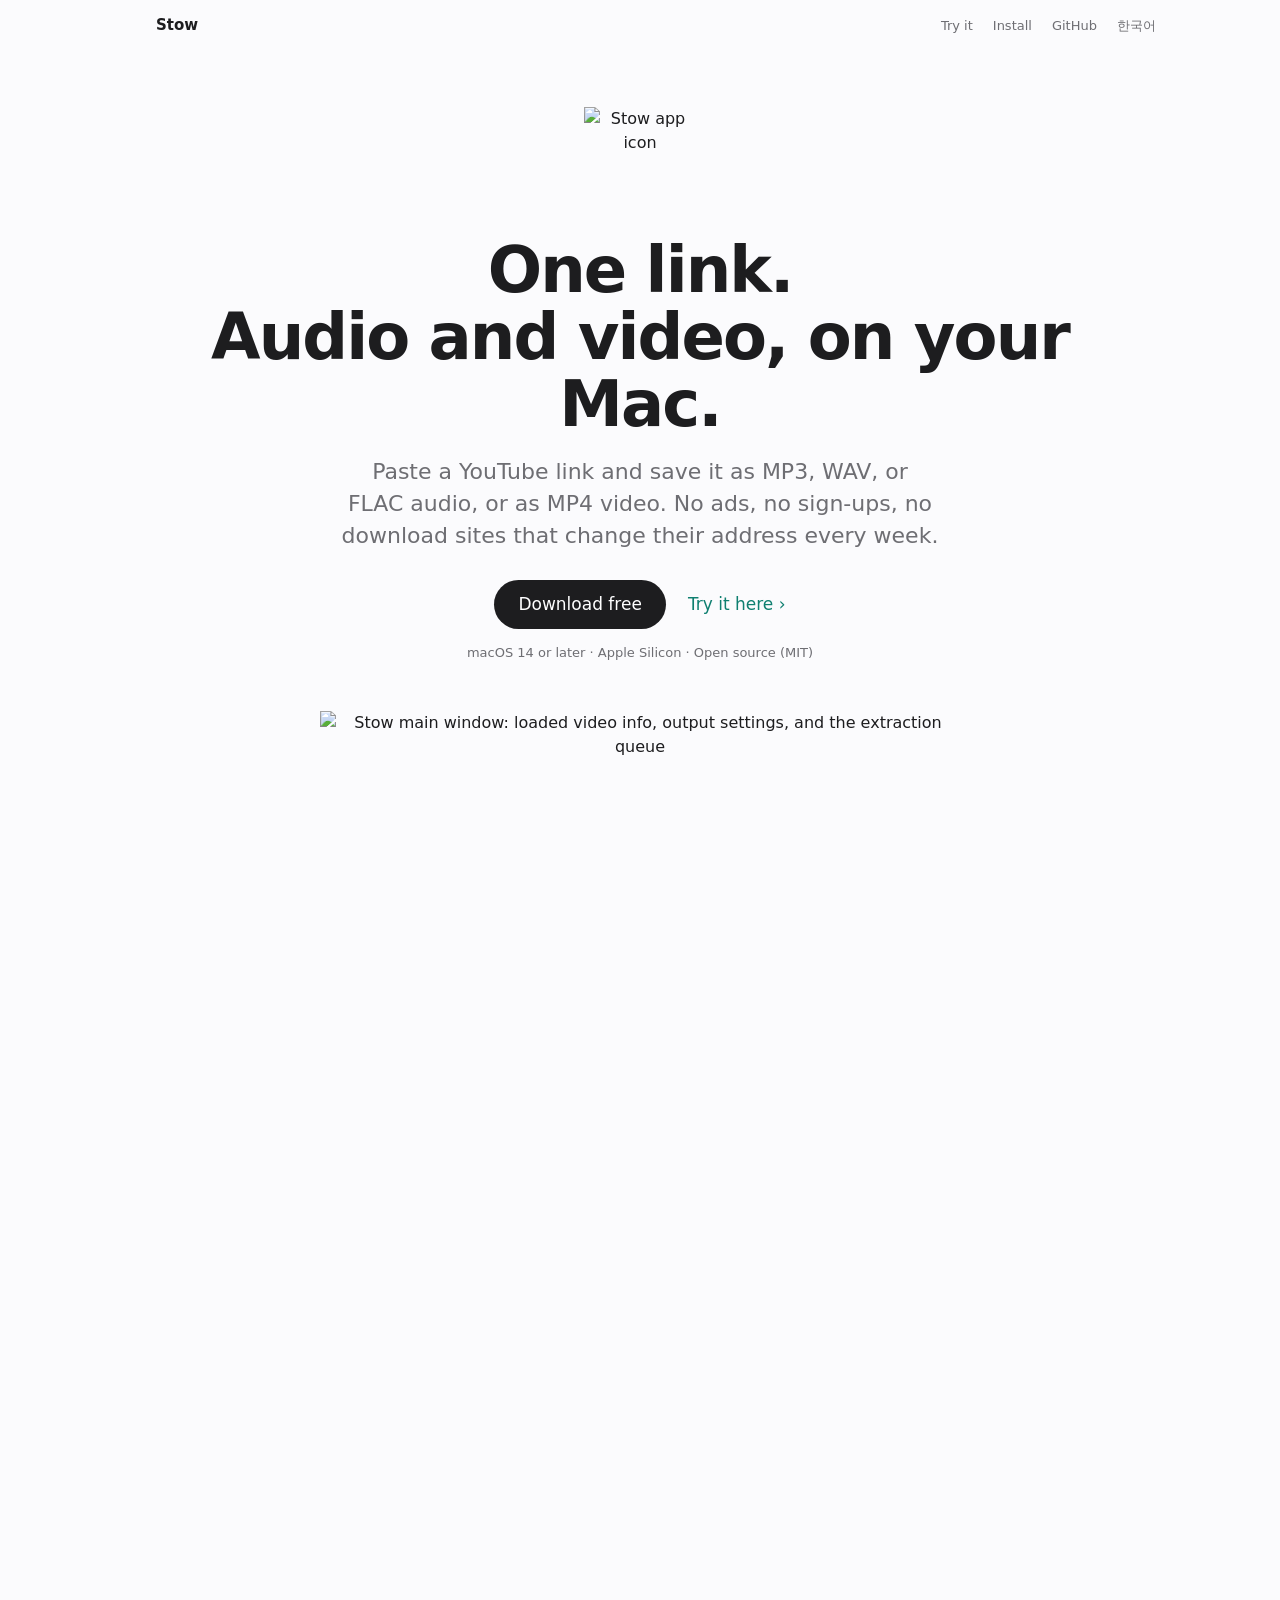
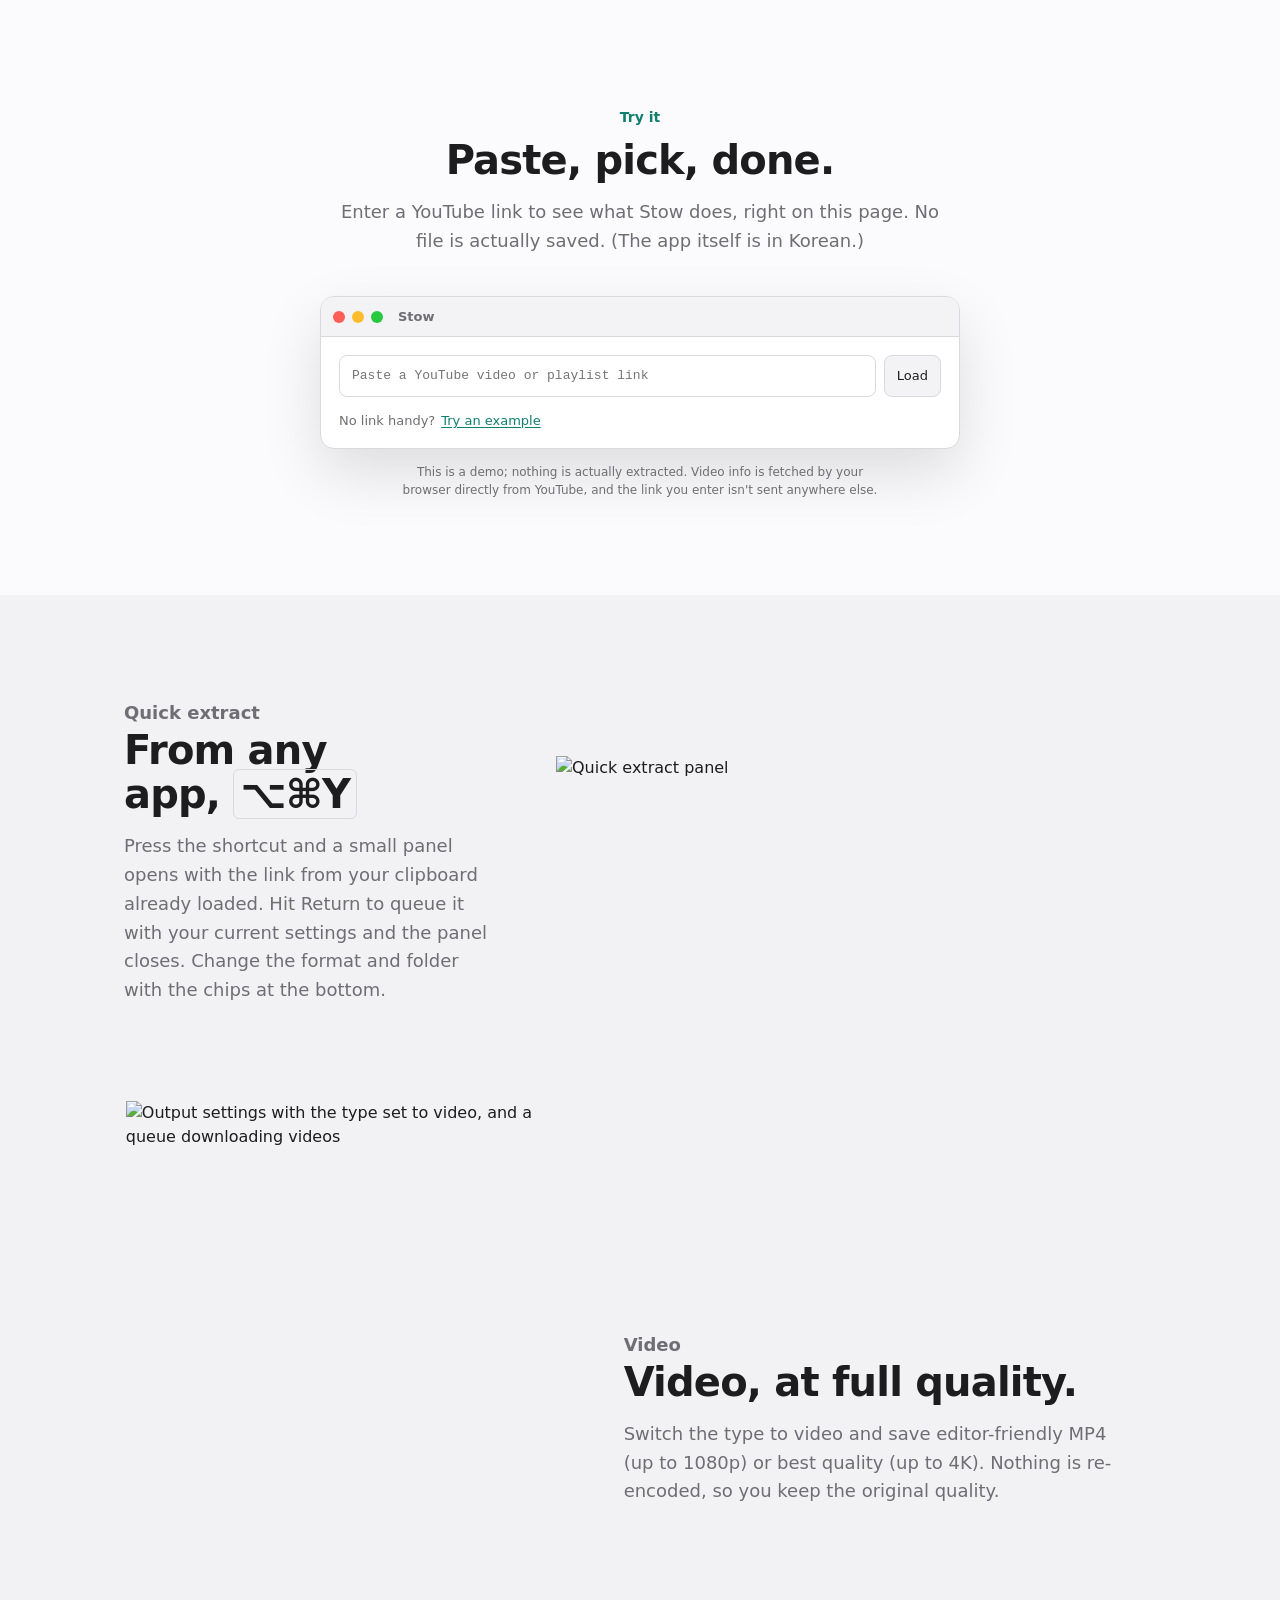
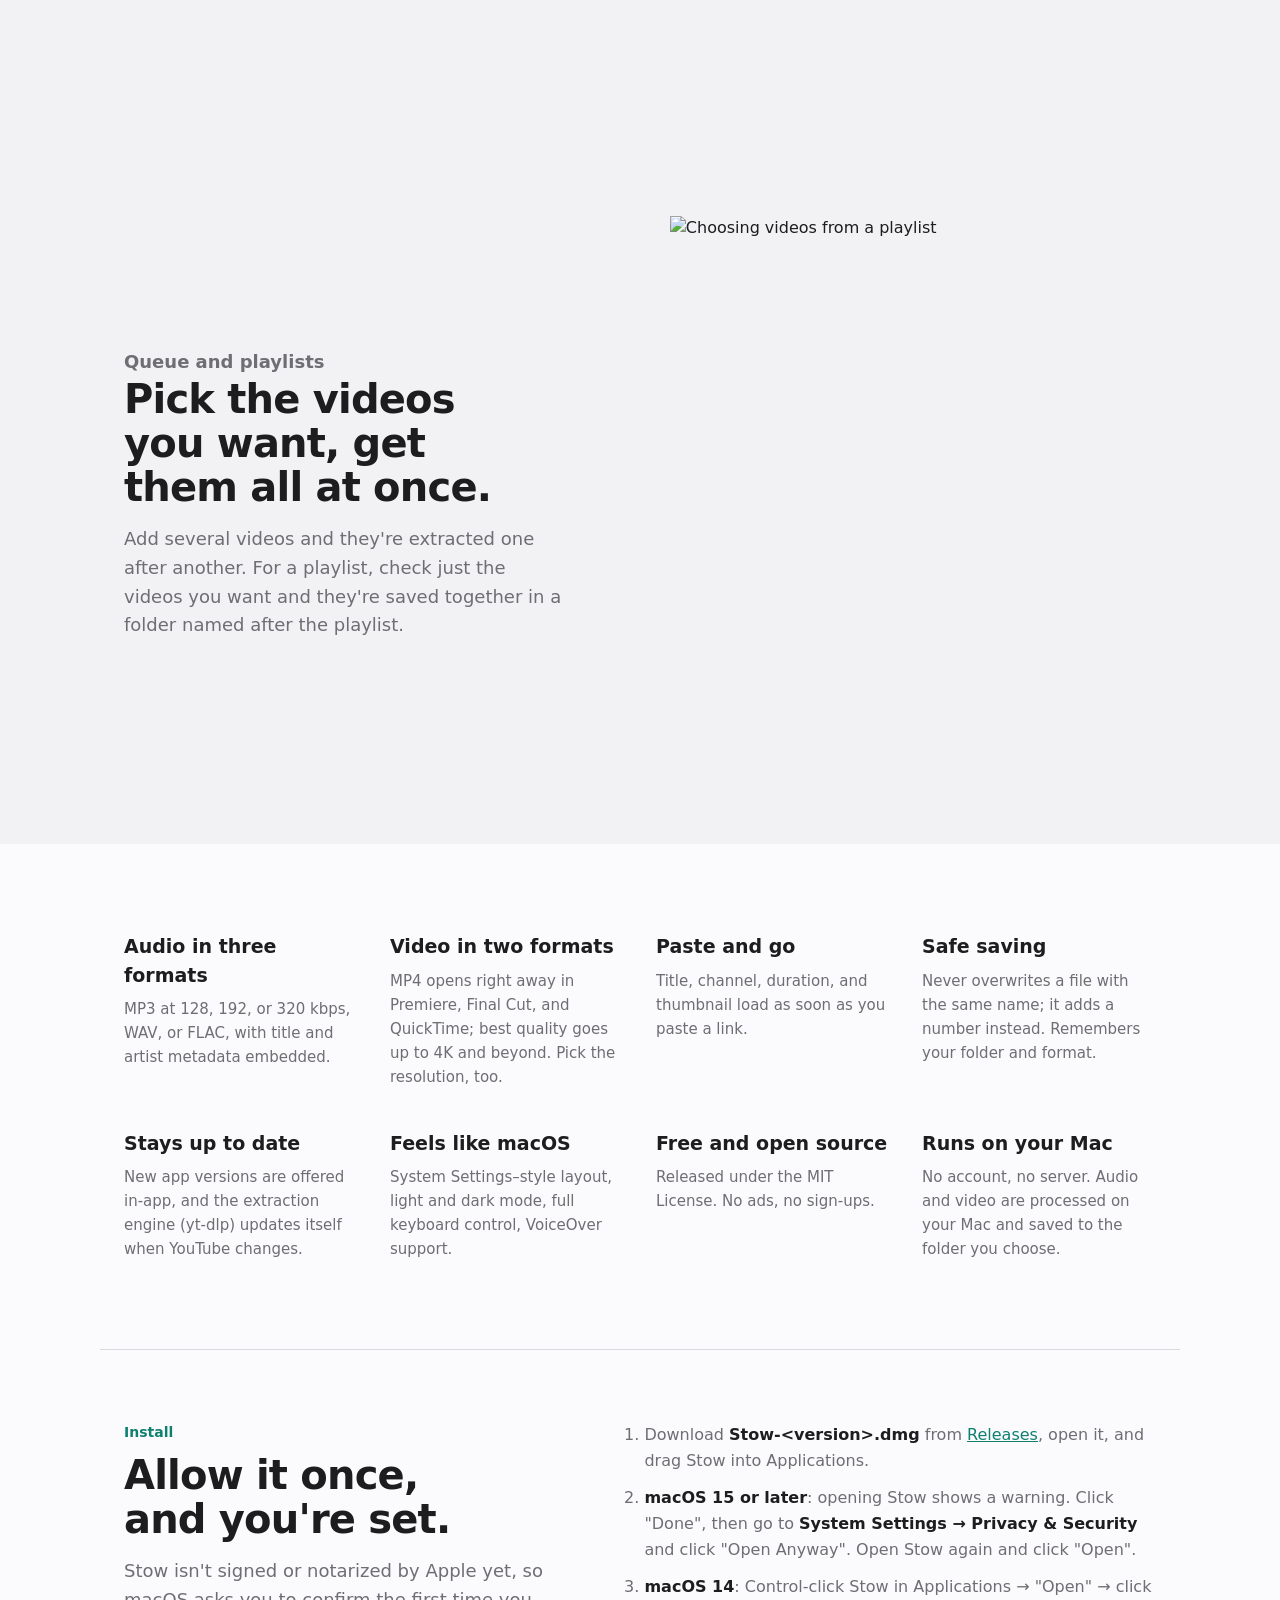
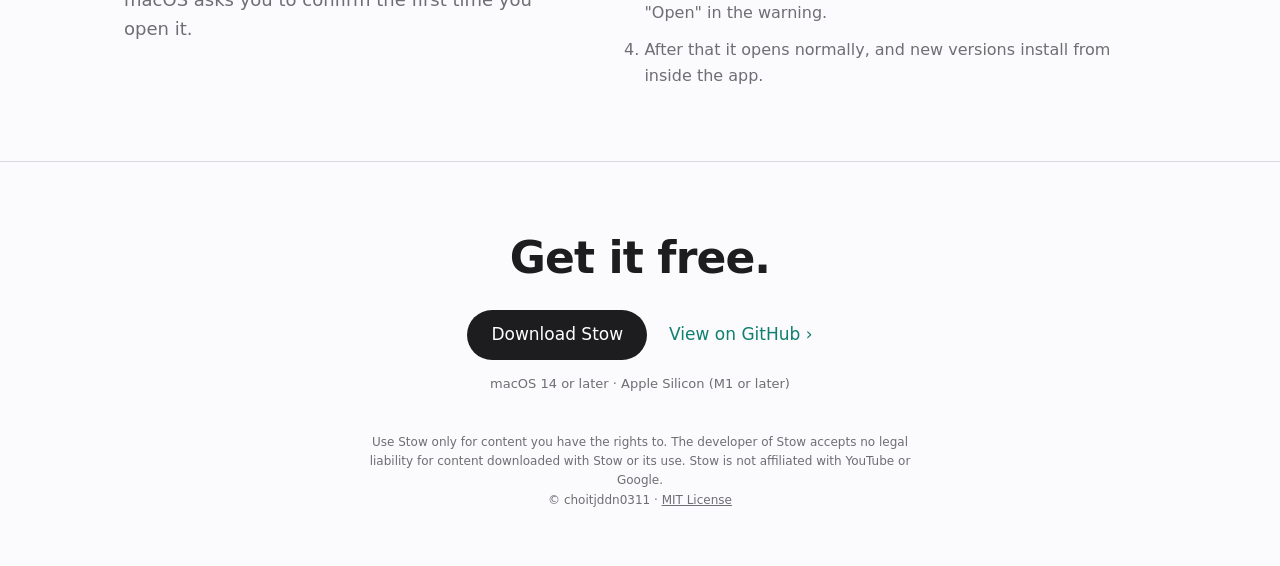
==== commit a1ebbff7: "docs: 웹페이지 제목·헤드라인을 오디오·영상으로, 기능 격자는 빼지 않고 영상 추가 - 제목 'Stow — 유튜브 오디오·영상을 Mac에 저장', 헤드라인 '오디오도 영상도 내" ====
--- a/site/en/index.html
+++ b/site/en/index.html
@@ -3,9 +3,9 @@
 <head>
 <meta charset="utf-8">
 <meta name="viewport" content="width=device-width, initial-scale=1, viewport-fit=cover">
-<title>Stow — Save YouTube audio on your Mac</title>
+<title>Stow — Save YouTube audio and video on your Mac</title>
 <meta name="description" content="A free, open-source macOS app that saves YouTube audio (MP3, WAV, FLAC) or video (MP4). Just paste a link.">
-<meta property="og:title" content="Stow — Save YouTube audio on your Mac">
+<meta property="og:title" content="Stow — Save YouTube audio and video on your Mac">
 <meta property="og:description" content="Paste a link, get MP3, WAV, FLAC, or MP4 video. No ads, no sign-ups.">
 <meta property="og:image" content="https://choitjddn0311.github.io/stow/images/main-light.png">
 <meta property="og:type" content="website">
@@ -32,7 +32,7 @@
 <main>
   <div class="wrap hero">
     <img class="icon" src="../images/icon.png" alt="Stow app icon" width="112" height="112">
-    <h1>One link.<br>The audio, on your Mac.</h1>
+    <h1>One link.<br>Audio and video, on your Mac.</h1>
     <p class="lead">Paste a YouTube link and save it as MP3, WAV, or FLAC audio, or as MP4 video. No ads, no sign-ups, no download sites that change their address every week.</p>
     <div class="cta">
       <a class="btn" href="https://github.com/choitjddn0311/stow/releases/latest">Download free</a>
@@ -129,12 +129,14 @@
   </div>
 
   <section class="wrap grid" aria-label="Features">
-    <div><h3>Your format, your quality</h3><p>MP3 at 128, 192, or 320 kbps, WAV, or FLAC, with title and artist metadata embedded.</p></div>
+    <div><h3>Audio in three formats</h3><p>MP3 at 128, 192, or 320 kbps, WAV, or FLAC, with title and artist metadata embedded.</p></div>
+    <div><h3>Video in two formats</h3><p>MP4 opens right away in Premiere, Final Cut, and QuickTime; best quality goes up to 4K and beyond. Pick the resolution, too.</p></div>
+    <div><h3>Paste and go</h3><p>Title, channel, duration, and thumbnail load as soon as you paste a link.</p></div>
+    <div><h3>Safe saving</h3><p>Never overwrites a file with the same name; it adds a number instead. Remembers your folder and format.</p></div>
     <div><h3>Stays up to date</h3><p>New app versions are offered in-app, and the extraction engine (yt-dlp) updates itself when YouTube changes.</p></div>
-    <div><h3>Safe saving</h3><p>Never overwrites a file with the same name; it adds a number instead. Remembers your folder and format.</p></div>
-    <div><h3>Two kinds of video</h3><p>MP4 opens right away in Premiere, Final Cut, and QuickTime; best quality goes up to 4K and beyond. Pick the resolution, too.</p></div>
     <div><h3>Feels like macOS</h3><p>System Settings–style layout, light and dark mode, full keyboard control, VoiceOver support.</p></div>
-    <div><h3>Runs on your Mac</h3><p>No account, no server. Audio is converted on your Mac and saved to the folder you choose.</p></div>
+    <div><h3>Free and open source</h3><p>Released under the MIT License. No ads, no sign-ups.</p></div>
+    <div><h3>Runs on your Mac</h3><p>No account, no server. Audio and video are processed on your Mac and saved to the folder you choose.</p></div>
   </section>
 
   <section class="wrap install" id="install">
--- a/site/assets/site.css
+++ b/site/assets/site.css
@@ -134,7 +134,8 @@
 .row p { font-size: 18px; line-height: 1.6; color: var(--muted); margin: 16px 0 0; max-width: 28em; }
 .row .playlist { max-width: 440px; margin: 0 auto; width: 100%; }
 kbd { font-family: inherit; border: 1px solid var(--line); border-radius: 6px; padding: 1px 6px; }
-.grid { display: grid; grid-template-columns: repeat(3, 1fr); gap: 40px 32px; padding-block: 88px; }
+.grid { display: grid; grid-template-columns: repeat(4, 1fr); gap: 40px 32px; padding-block: 88px; }
+@media (max-width: 1000px) { .grid { grid-template-columns: repeat(2, 1fr); } }
 .grid h3 { font-size: 19px; margin: 0 0 8px; }
 .grid p { margin: 0; color: var(--muted); line-height: 1.6; font-size: 15px; }
 
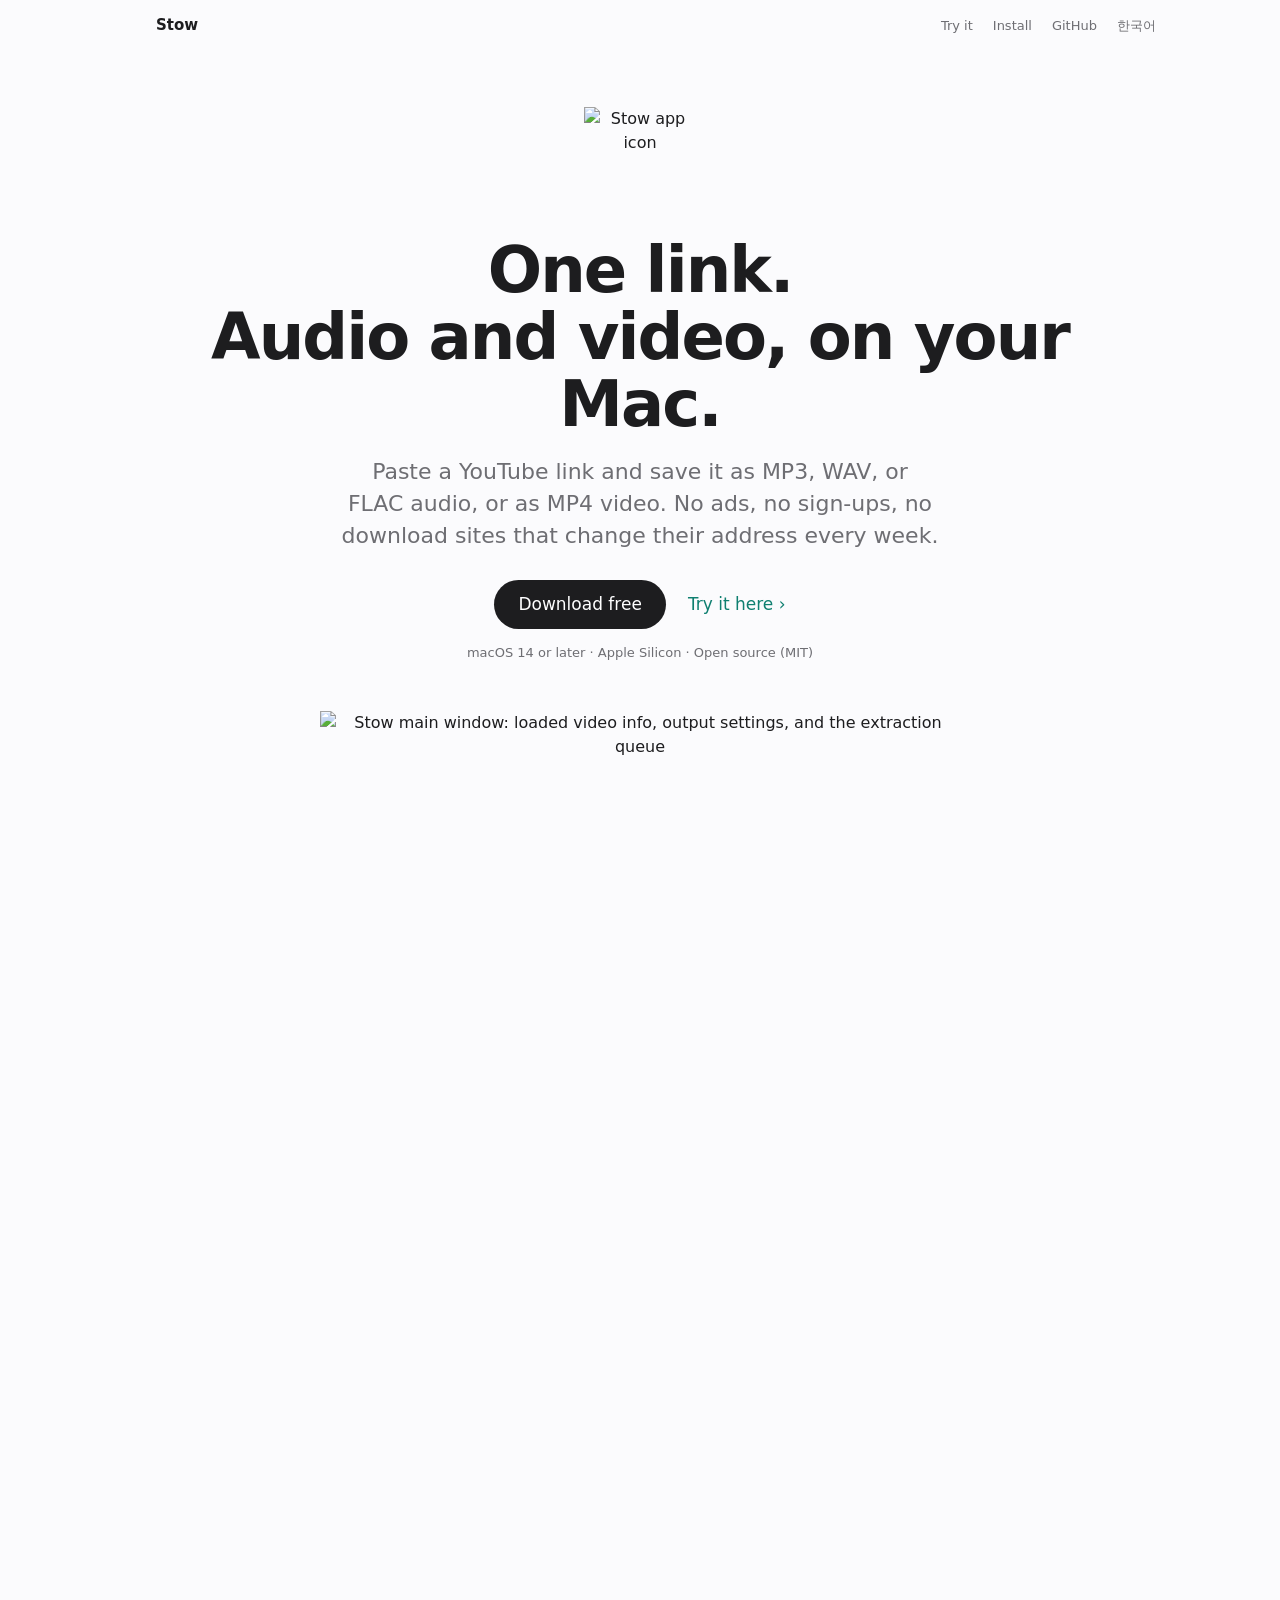
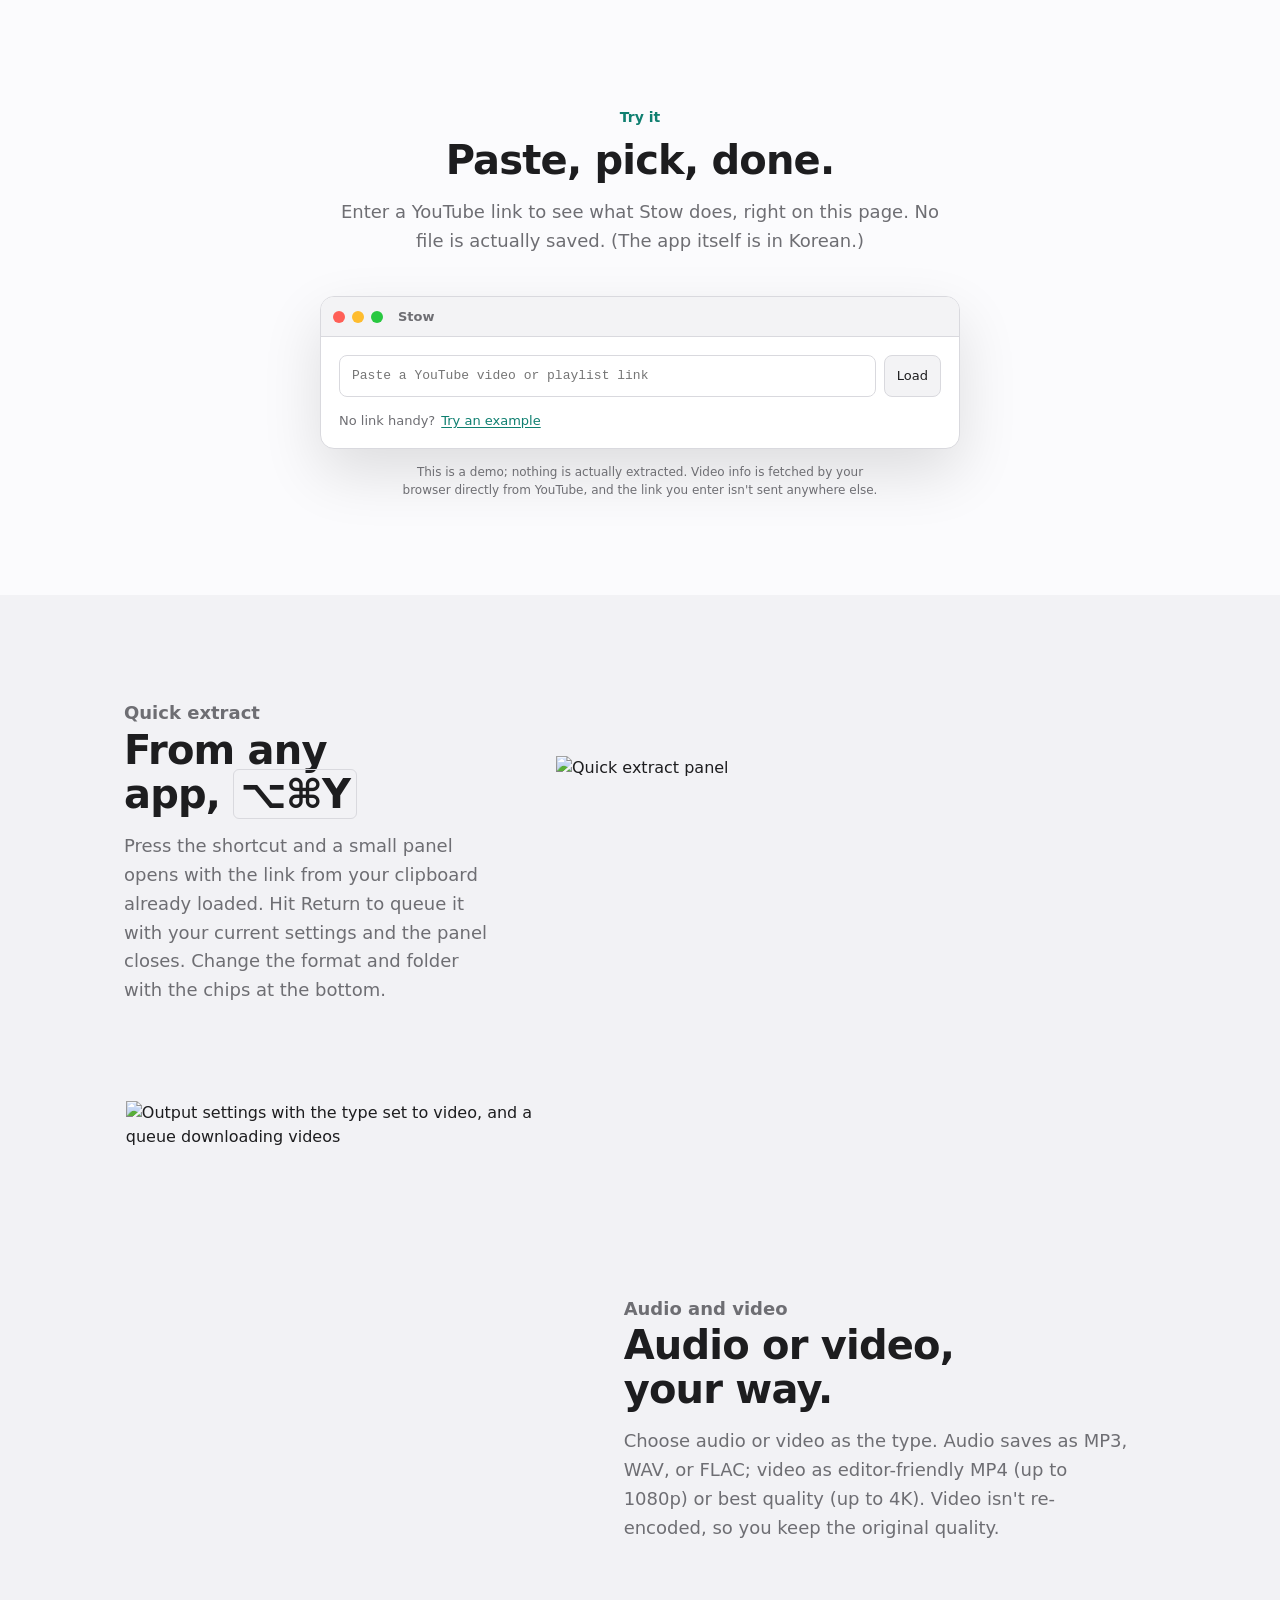
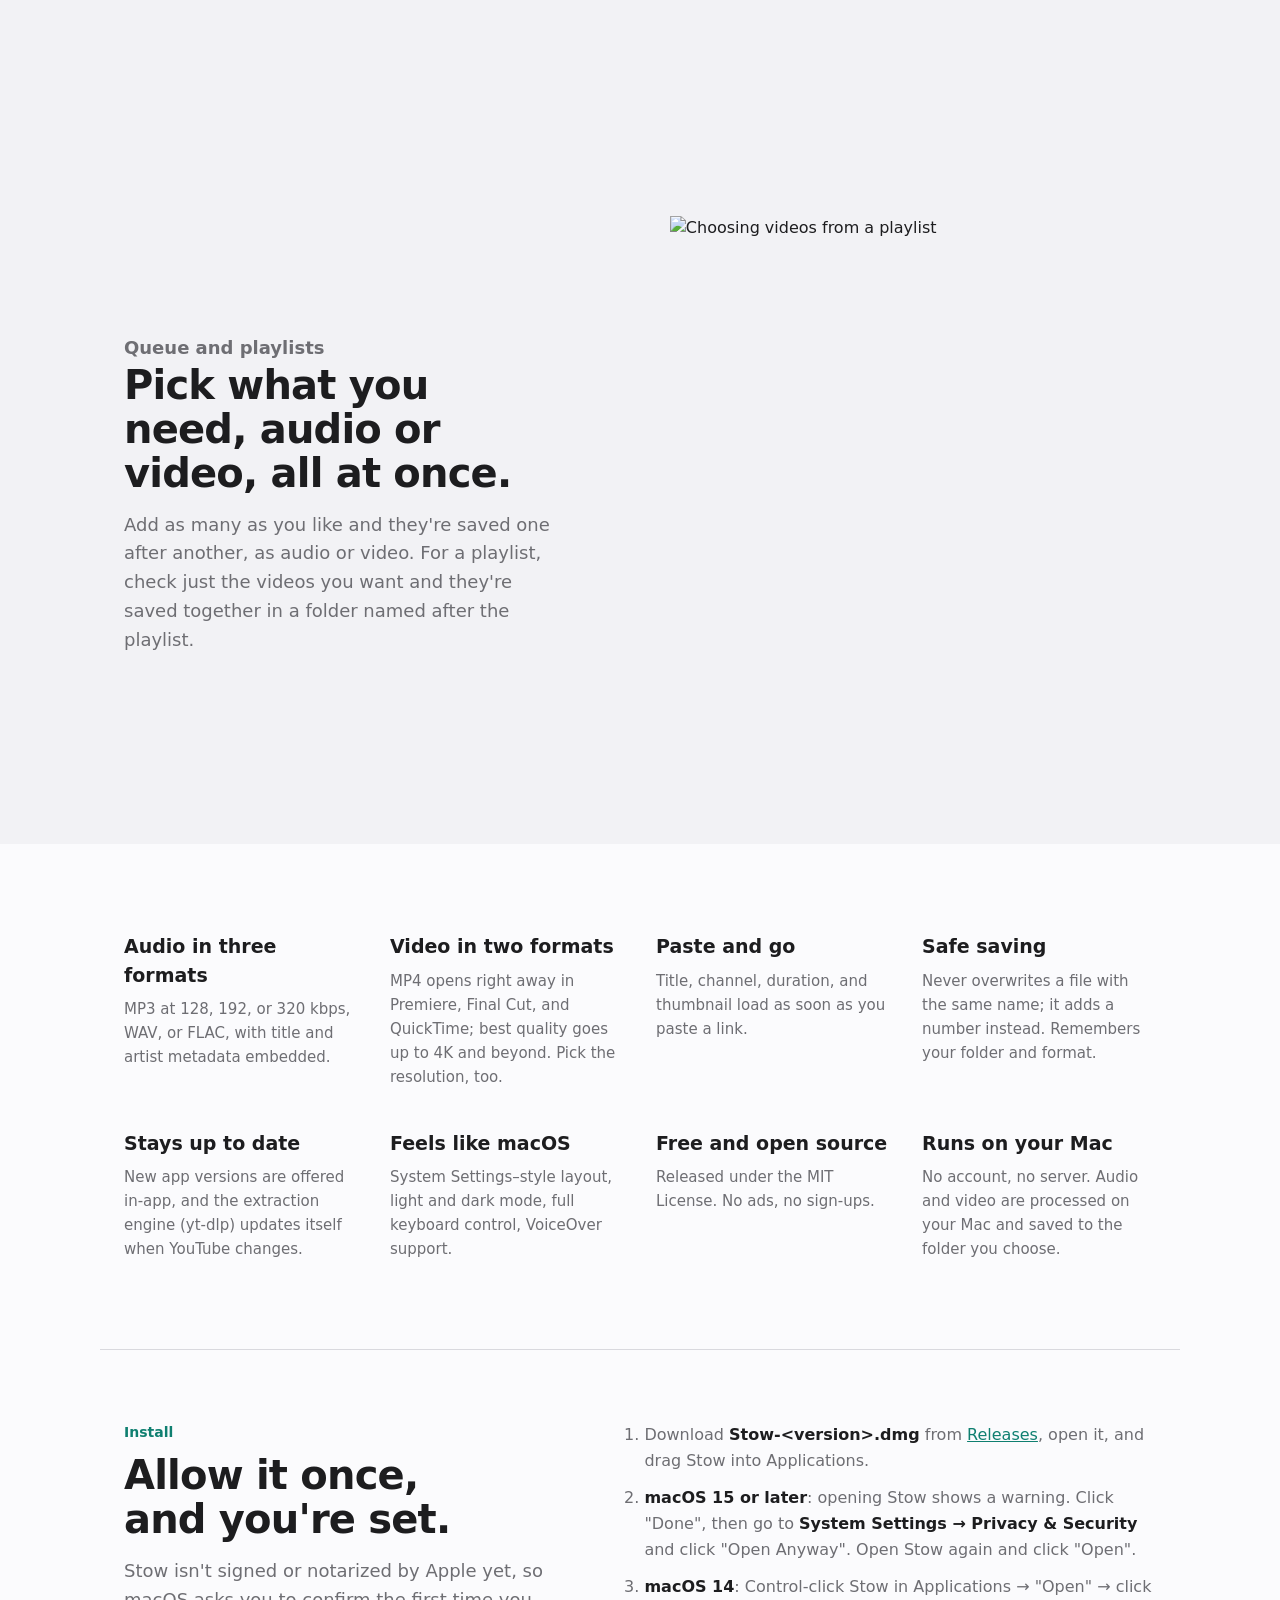
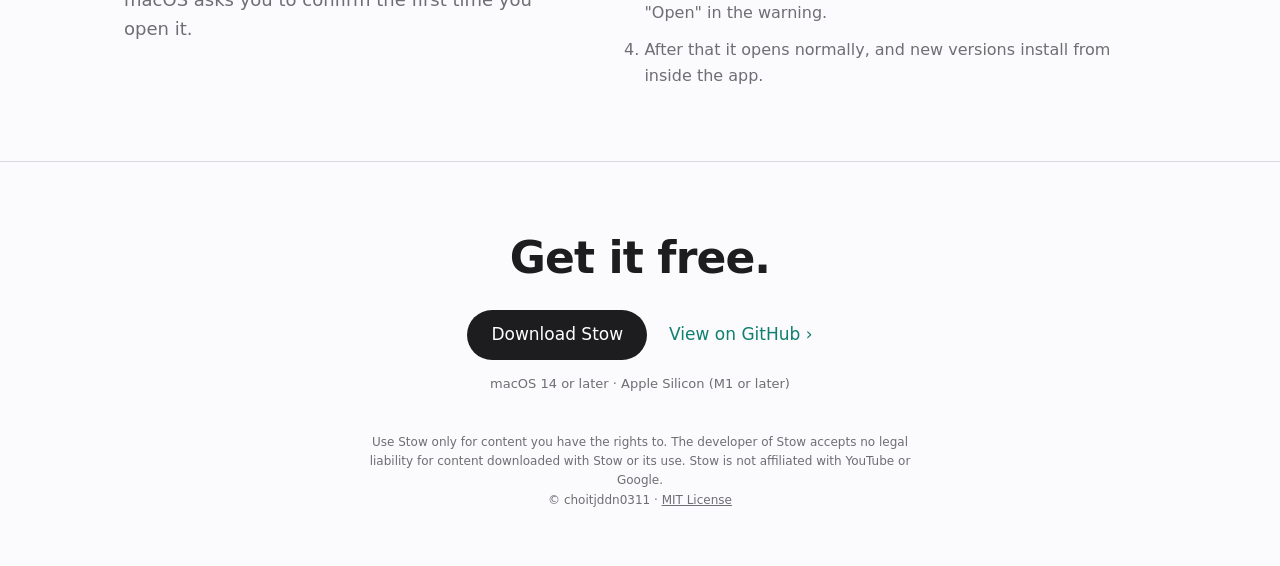
==== commit 665cc31a: "docs: 웹페이지 섹션 제목을 오디오·영상 모두로 Co-Authored-By: Claude Opus 5.5 <noreply@anthropic.com> Claude-Session:" ====
--- a/site/en/index.html
+++ b/site/en/index.html
@@ -108,9 +108,9 @@
       </div>
       <div class="row rev">
         <div>
-          <p class="eyebrow">Video</p>
-          <h2>Video, at full quality.</h2>
-          <p>Switch the type to video and save editor-friendly MP4 (up to 1080p) or best quality (up to 4K). Nothing is re-encoded, so you keep the original quality.</p>
+          <p class="eyebrow">Audio and video</p>
+          <h2>Audio or video, your way.</h2>
+          <p>Choose audio or video as the type. Audio saves as MP3, WAV, or FLAC; video as editor-friendly MP4 (up to 1080p) or best quality (up to 4K). Video isn't re-encoded, so you keep the original quality.</p>
         </div>
         <div>
           <img class="playlist only-light" src="../images/video-light.png" alt="Output settings with the type set to video, and a queue downloading videos" width="668" height="940">
@@ -120,8 +120,8 @@
       <div class="row">
         <div>
           <p class="eyebrow">Queue and playlists</p>
-          <h2>Pick the videos you want, get them all at once.</h2>
-          <p>Add several videos and they're extracted one after another. For a playlist, check just the videos you want and they're saved together in a folder named after the playlist.</p>
+          <h2>Pick what you need, audio or video, all at once.</h2>
+          <p>Add as many as you like and they're saved one after another, as audio or video. For a playlist, check just the videos you want and they're saved together in a folder named after the playlist.</p>
         </div>
         <div><img class="playlist" src="../images/playlist-light.png" alt="Choosing videos from a playlist" width="668" height="820"></div>
       </div>
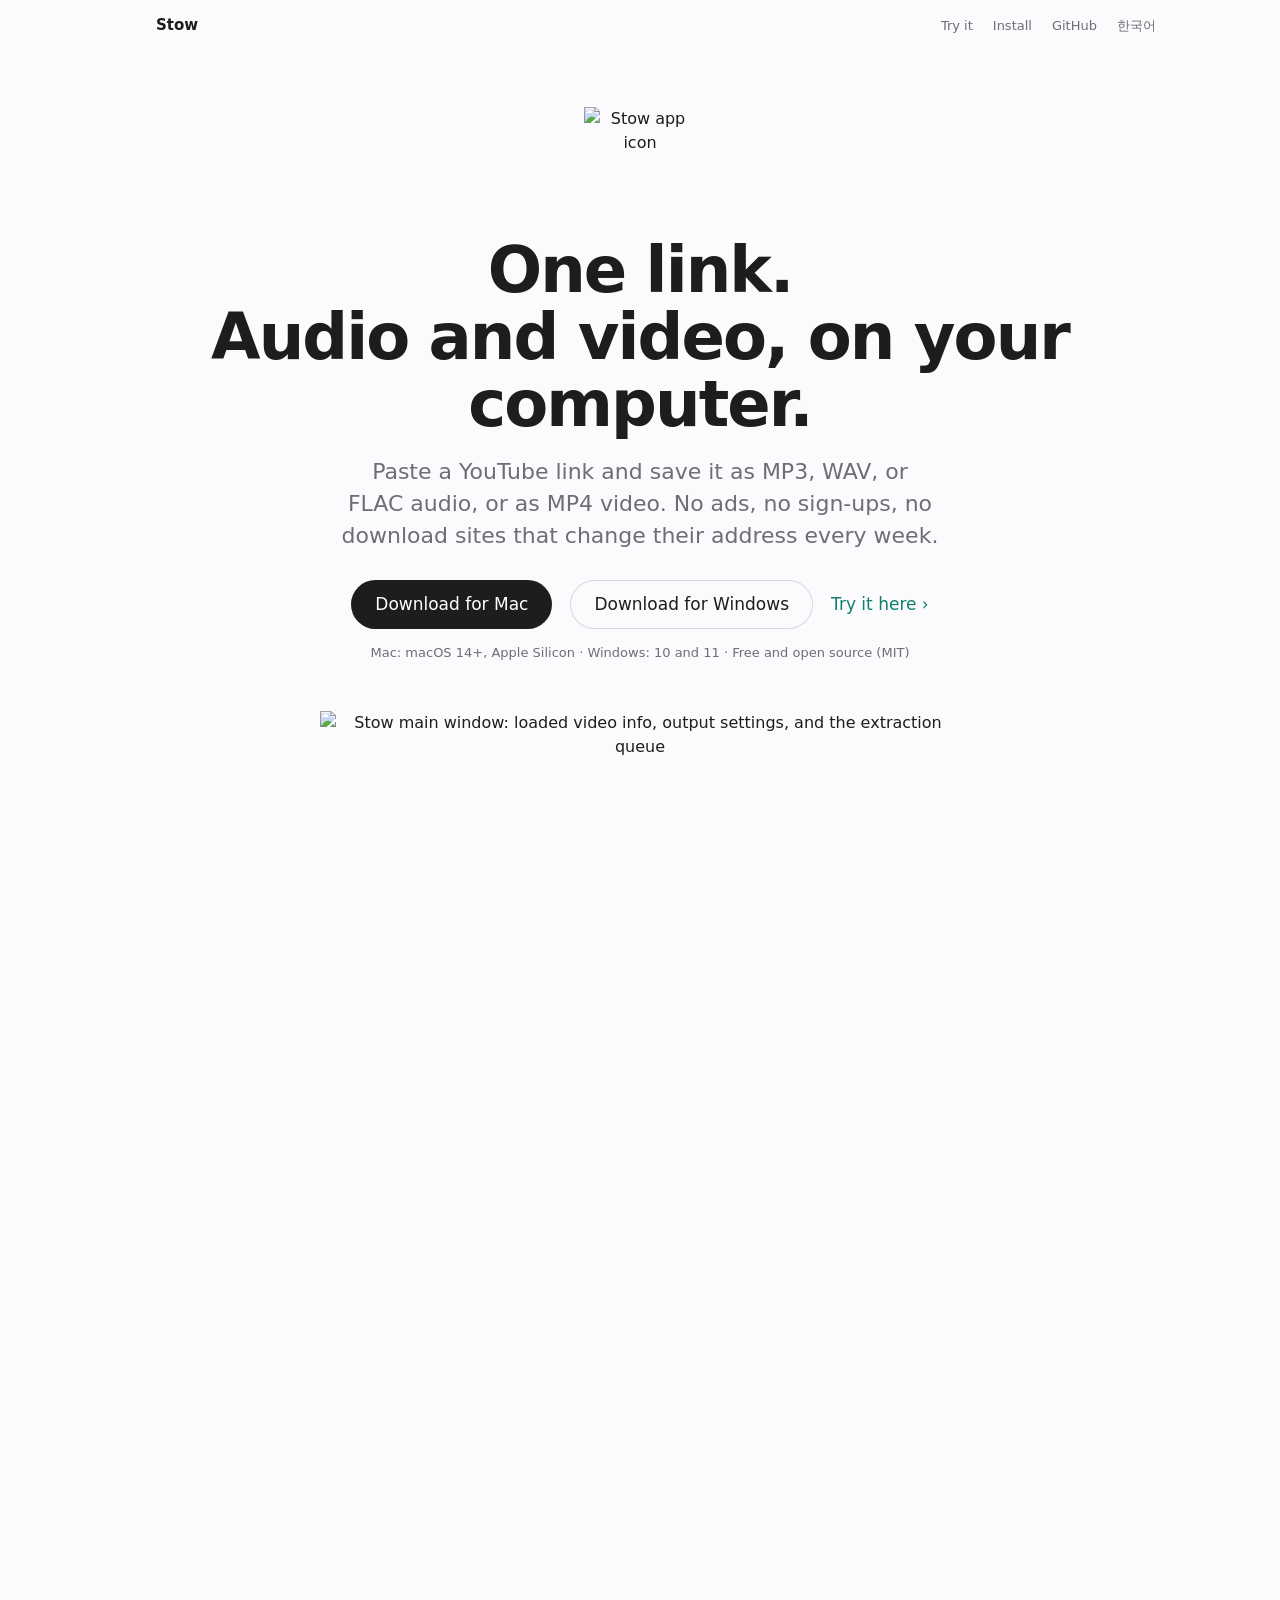
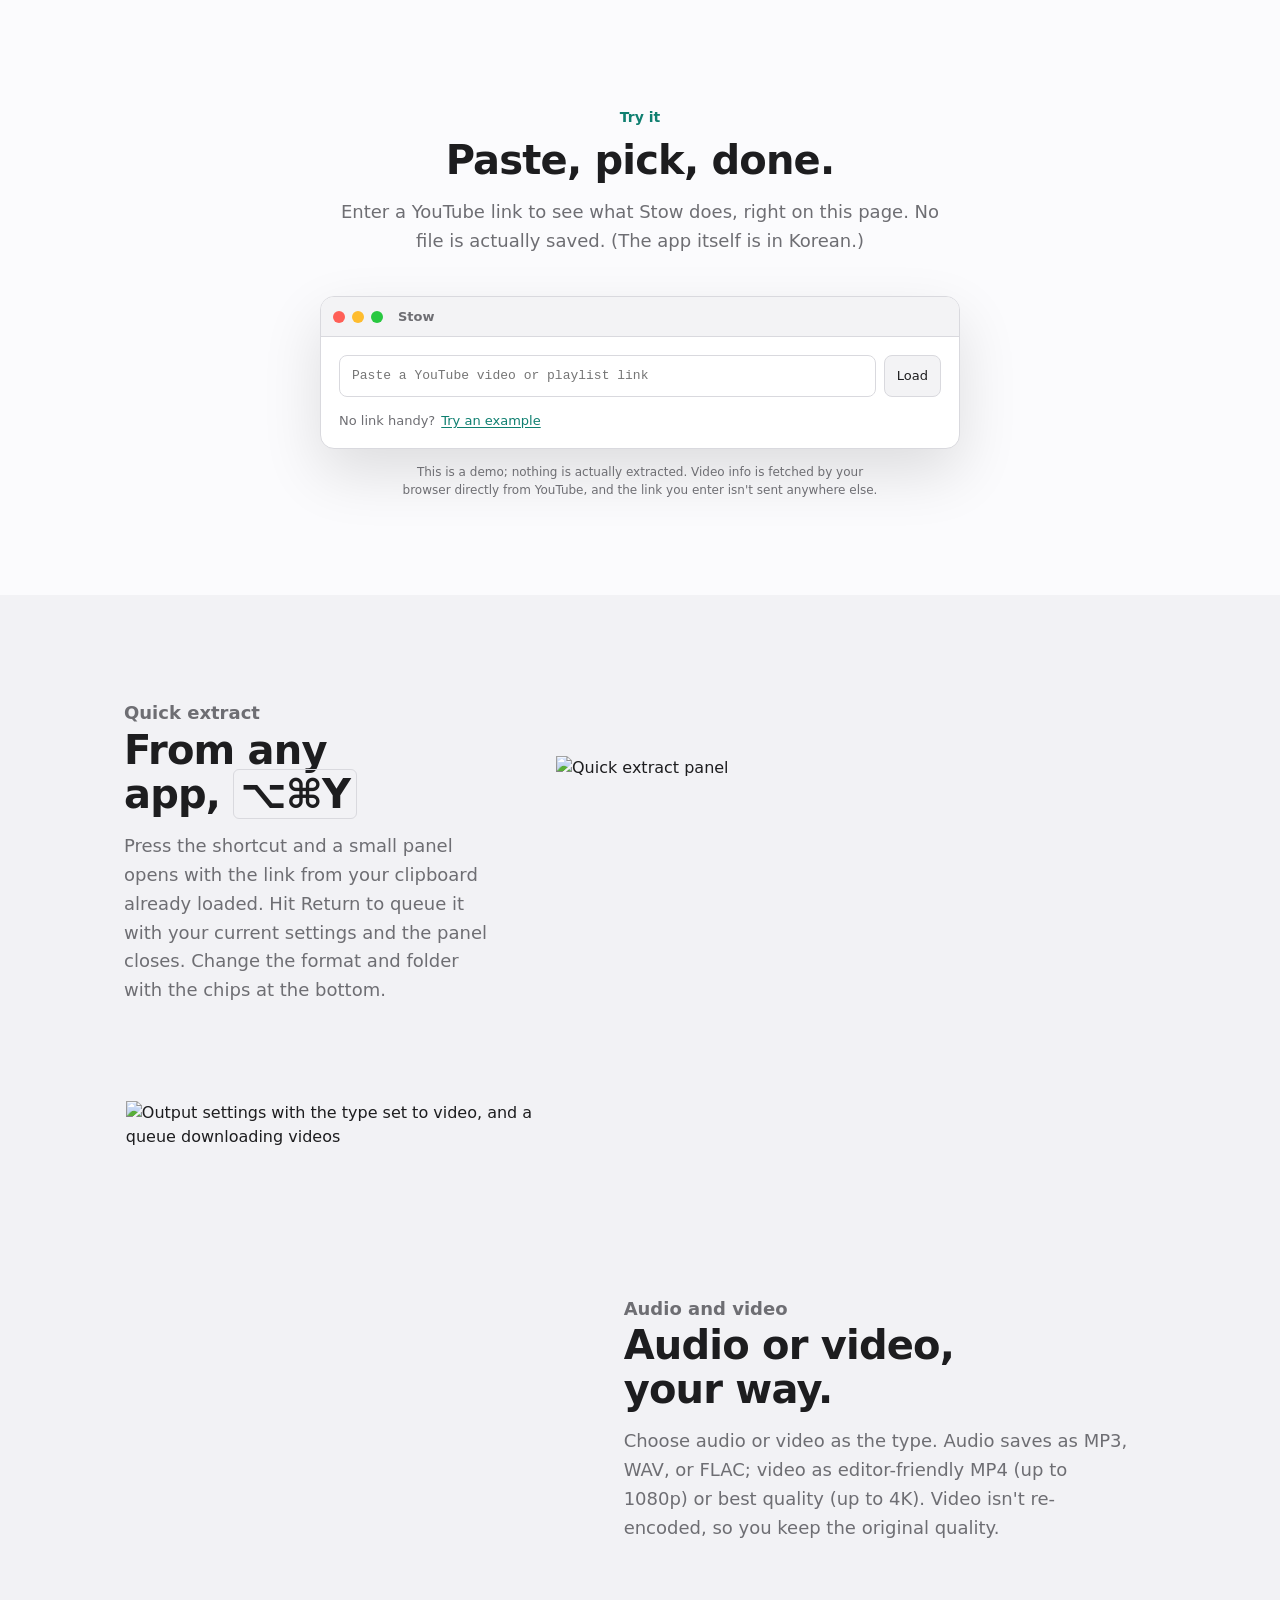
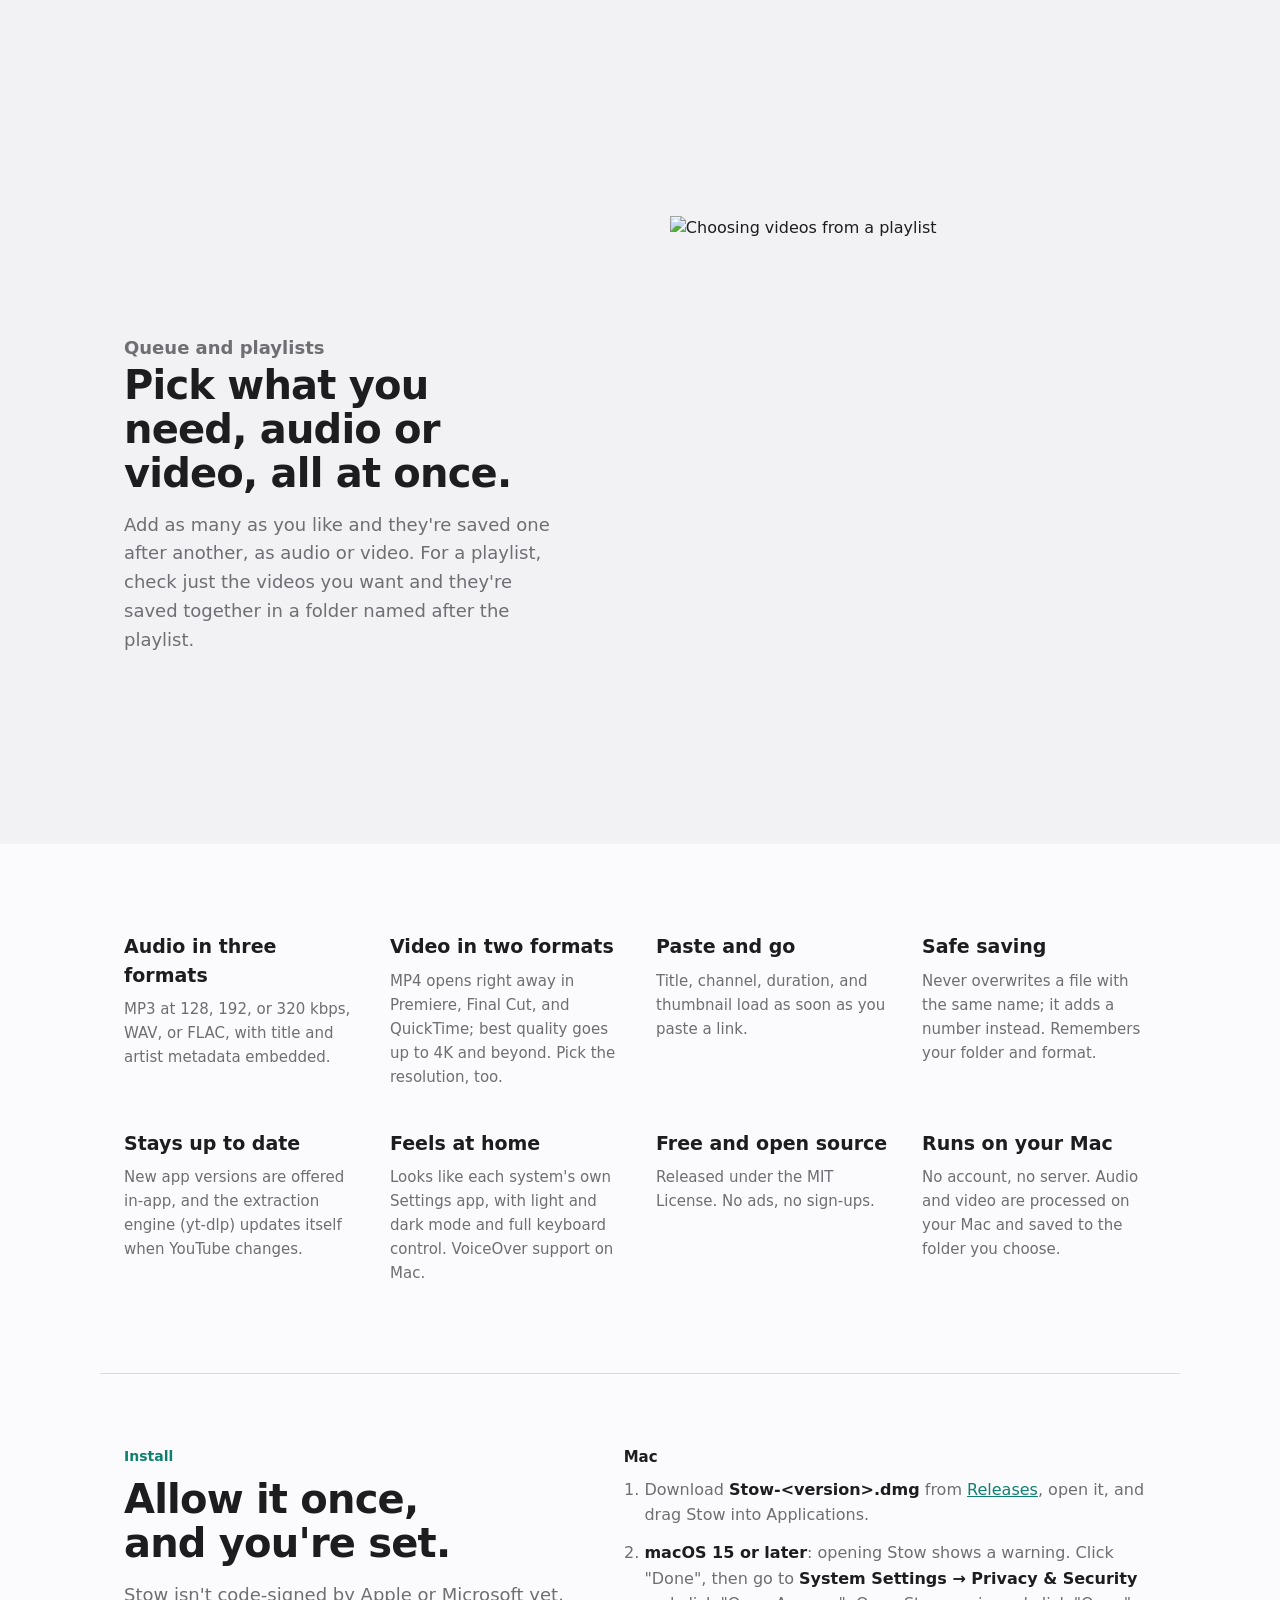
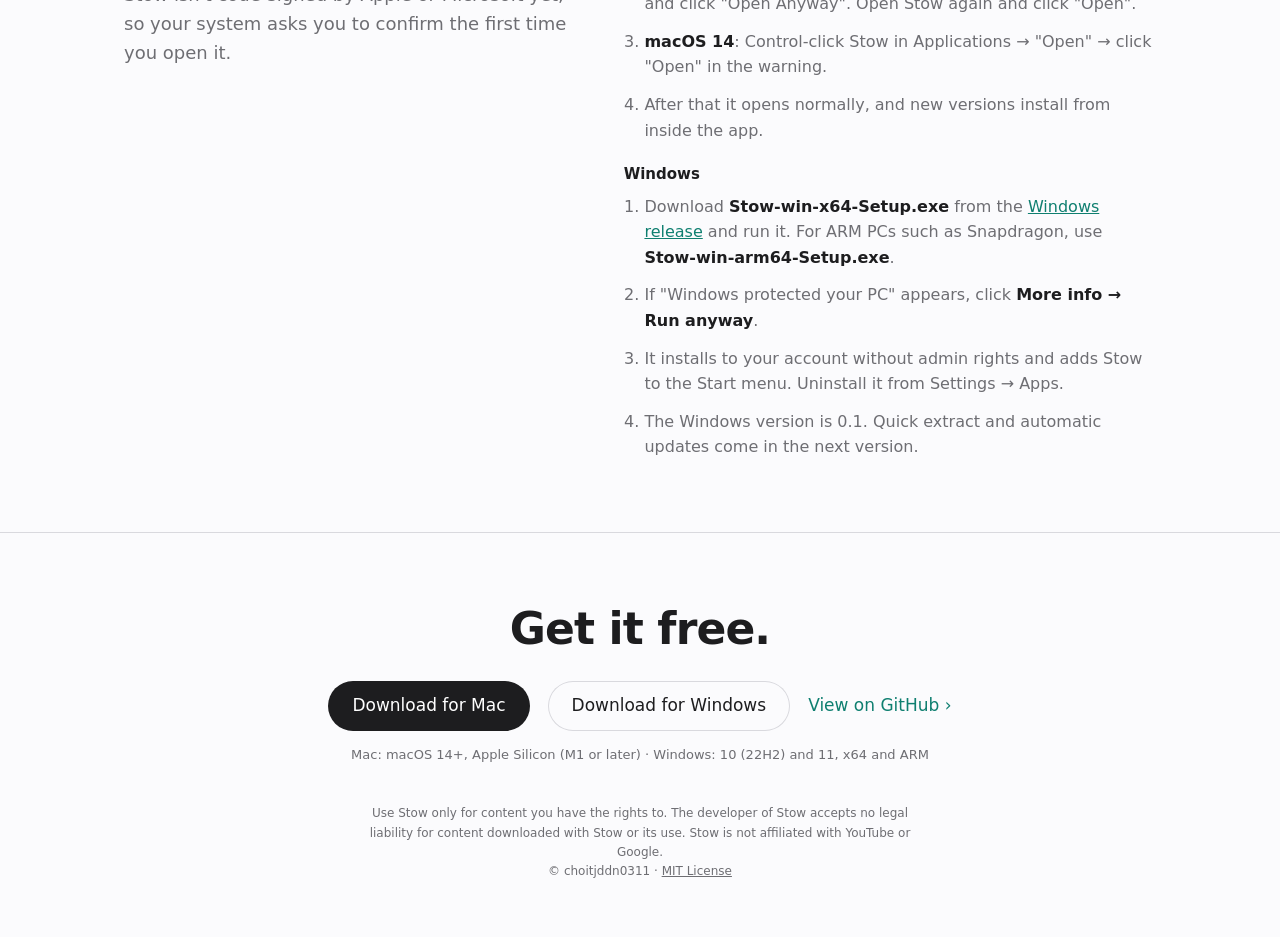
==== commit 20e28b96: "docs: 웹페이지·README에 Windows 다운로드 추가 - 웹페이지: Mac·Windows 다운로드 버튼(Windows에서 열면 Windows가 먼저), 설치 안내에 Win" ====
--- a/site/en/index.html
+++ b/site/en/index.html
@@ -3,9 +3,9 @@
 <head>
 <meta charset="utf-8">
 <meta name="viewport" content="width=device-width, initial-scale=1, viewport-fit=cover">
-<title>Stow — Save YouTube audio and video on your Mac</title>
-<meta name="description" content="A free, open-source macOS app that saves YouTube audio (MP3, WAV, FLAC) or video (MP4). Just paste a link.">
-<meta property="og:title" content="Stow — Save YouTube audio and video on your Mac">
+<title>Stow — Save YouTube audio and video on your computer</title>
+<meta name="description" content="A free, open-source app for Mac and Windows that saves YouTube audio (MP3, WAV, FLAC) or video (MP4). Just paste a link.">
+<meta property="og:title" content="Stow — Save YouTube audio and video on your computer">
 <meta property="og:description" content="Paste a link, get MP3, WAV, FLAC, or MP4 video. No ads, no sign-ups.">
 <meta property="og:image" content="https://choitjddn0311.github.io/stow/images/main-light.png">
 <meta property="og:type" content="website">
@@ -32,13 +32,14 @@
 <main>
   <div class="wrap hero">
     <img class="icon" src="../images/icon.png" alt="Stow app icon" width="112" height="112">
-    <h1>One link.<br>Audio and video, on your Mac.</h1>
+    <h1>One link.<br>Audio and video, on your computer.</h1>
     <p class="lead">Paste a YouTube link and save it as MP3, WAV, or FLAC audio, or as MP4 video. No ads, no sign-ups, no download sites that change their address every week.</p>
-    <div class="cta">
-      <a class="btn" href="https://github.com/choitjddn0311/stow/releases/latest">Download free</a>
+    <div class="cta" data-downloads>
+      <a class="btn" data-os="mac" href="https://github.com/choitjddn0311/stow/releases/latest">Download for Mac</a>
+      <a class="btn alt" data-os="win" href="https://github.com/choitjddn0311/stow/releases/download/win-v0.1.0/Stow-win-x64-Setup.exe">Download for Windows</a>
       <a class="tlink" href="#try">Try it here ›</a>
     </div>
-    <p class="req">macOS 14 or later · Apple Silicon · Open source (MIT)</p>
+    <p class="req">Mac: macOS 14+, Apple Silicon · Windows: 10 and 11 · Free and open source (MIT)</p>
     <img class="shot only-light" src="../images/main-light.png" alt="Stow main window: loaded video info, output settings, and the extraction queue" width="668" height="940">
     <img class="shot only-dark" src="../images/main-dark.png" alt="Stow main window: loaded video info, output settings, and the extraction queue" width="668" height="940">
   </div>
@@ -134,7 +135,7 @@
     <div><h3>Paste and go</h3><p>Title, channel, duration, and thumbnail load as soon as you paste a link.</p></div>
     <div><h3>Safe saving</h3><p>Never overwrites a file with the same name; it adds a number instead. Remembers your folder and format.</p></div>
     <div><h3>Stays up to date</h3><p>New app versions are offered in-app, and the extraction engine (yt-dlp) updates itself when YouTube changes.</p></div>
-    <div><h3>Feels like macOS</h3><p>System Settings–style layout, light and dark mode, full keyboard control, VoiceOver support.</p></div>
+    <div><h3>Feels at home</h3><p>Looks like each system's own Settings app, with light and dark mode and full keyboard control. VoiceOver support on Mac.</p></div>
     <div><h3>Free and open source</h3><p>Released under the MIT License. No ads, no sign-ups.</p></div>
     <div><h3>Runs on your Mac</h3><p>No account, no server. Audio and video are processed on your Mac and saved to the folder you choose.</p></div>
   </section>
@@ -143,25 +144,36 @@
     <div>
       <p class="eyebrow">Install</p>
       <h2>Allow it once, and you're set.</h2>
-      <p class="section-lead">Stow isn't signed or notarized by Apple yet, so macOS asks you to confirm the first time you open it.</p>
+      <p class="section-lead">Stow isn't code-signed by Apple or Microsoft yet, so your system asks you to confirm the first time you open it.</p>
     </div>
+    <div class="steps">
+    <h3>Mac</h3>
     <ol>
       <li>Download <b>Stow-&lt;version&gt;.dmg</b> from <a href="https://github.com/choitjddn0311/stow/releases/latest">Releases</a>, open it, and drag Stow into Applications.</li>
       <li><b>macOS 15 or later</b>: opening Stow shows a warning. Click "Done", then go to <b>System Settings → Privacy &amp; Security</b> and click "Open Anyway". Open Stow again and click "Open".</li>
       <li><b>macOS 14</b>: Control-click Stow in Applications → "Open" → click "Open" in the warning.</li>
       <li>After that it opens normally, and new versions install from inside the app.</li>
     </ol>
+    <h3>Windows</h3>
+    <ol>
+      <li>Download <b>Stow-win-x64-Setup.exe</b> from the <a href="https://github.com/choitjddn0311/stow/releases/tag/win-v0.1.0">Windows release</a> and run it. For ARM PCs such as Snapdragon, use <b>Stow-win-arm64-Setup.exe</b>.</li>
+      <li>If "Windows protected your PC" appears, click <b>More info → Run anyway</b>.</li>
+      <li>It installs to your account without admin rights and adds Stow to the Start menu. Uninstall it from Settings → Apps.</li>
+      <li>The Windows version is 0.1. Quick extract and automatic updates come in the next version.</li>
+    </ol>
+    </div>
   </section>
 
   <section class="end">
     <div class="wrap">
       <h2>Get it free.</h2>
-      <div class="cta"><a class="btn" href="https://github.com/choitjddn0311/stow/releases/latest">Download Stow</a><a class="tlink" href="https://github.com/choitjddn0311/stow">View on GitHub ›</a></div>
-      <p class="req">macOS 14 or later · Apple Silicon (M1 or later)</p>
+      <div class="cta" data-downloads><a class="btn" data-os="mac" href="https://github.com/choitjddn0311/stow/releases/latest">Download for Mac</a><a class="btn alt" data-os="win" href="https://github.com/choitjddn0311/stow/releases/download/win-v0.1.0/Stow-win-x64-Setup.exe">Download for Windows</a><a class="tlink" href="https://github.com/choitjddn0311/stow">View on GitHub ›</a></div>
+      <p class="req">Mac: macOS 14+, Apple Silicon (M1 or later) · Windows: 10 (22H2) and 11, x64 and ARM</p>
       <p class="fine">Use Stow only for content you have the rights to. The developer of Stow accepts no legal liability for content downloaded with Stow or its use. Stow is not affiliated with YouTube or Google.<br>© choitjddn0311 · <a href="https://github.com/choitjddn0311/stow/blob/main/LICENSE">MIT License</a></p>
     </div>
   </section>
 </main>
 <script src="../assets/demo.js" defer></script>
+<script src="../assets/os.js" defer></script>
 </body>
 </html>
--- a/site/assets/site.css
+++ b/site/assets/site.css
@@ -67,8 +67,9 @@
 .hero .icon { width: 112px; margin: 0 auto 18px; }
 .hero h1 { font-size: 64px; line-height: 1.05; letter-spacing: -0.03em; font-weight: 700; margin: 0; text-wrap: balance; }
 .hero .lead { font-size: 22px; line-height: 1.45; color: var(--muted); max-width: 30em; margin: 18px auto 0; text-wrap: balance; }
-.cta { display: flex; gap: 22px; justify-content: center; align-items: center; margin-top: 28px; flex-wrap: wrap; }
+.cta { display: flex; gap: 12px 18px; justify-content: center; align-items: center; margin-top: 28px; flex-wrap: wrap; }
 .btn { background: var(--btn); color: var(--btn-fg); text-decoration: none; padding: 12px 24px; border-radius: 999px; font-size: 17px; font-weight: 500; border: 0; cursor: pointer; font-family: inherit; }
+.btn.alt { background: transparent; color: var(--fg); box-shadow: inset 0 0 0 1px var(--line); }
 .tlink { color: var(--link); text-decoration: none; font-size: 17px; }
 .req { margin: 14px 0 0; font-size: 13px; color: var(--muted); }
 .hero .shot { margin: 48px auto 0; width: 100%; max-width: 640px; }
@@ -143,6 +144,8 @@
 .install { border-top: 1px solid var(--line); padding-block: 72px; display: grid; grid-template-columns: 1fr 1.2fr; gap: 56px; }
 .install ol { margin: 0; padding-left: 1.3em; display: grid; gap: 12px; color: var(--muted); line-height: 1.6; }
 .install ol b { color: var(--fg); font-weight: 600; }
+.install .steps h3 { font-size: 15px; margin: 0 0 8px; }
+.install .steps ol + h3 { margin-top: 20px; }
 
 .end { text-align: center; padding-block: 72px 56px; border-top: 1px solid var(--line); }
 .end h2 { font-size: 44px; }
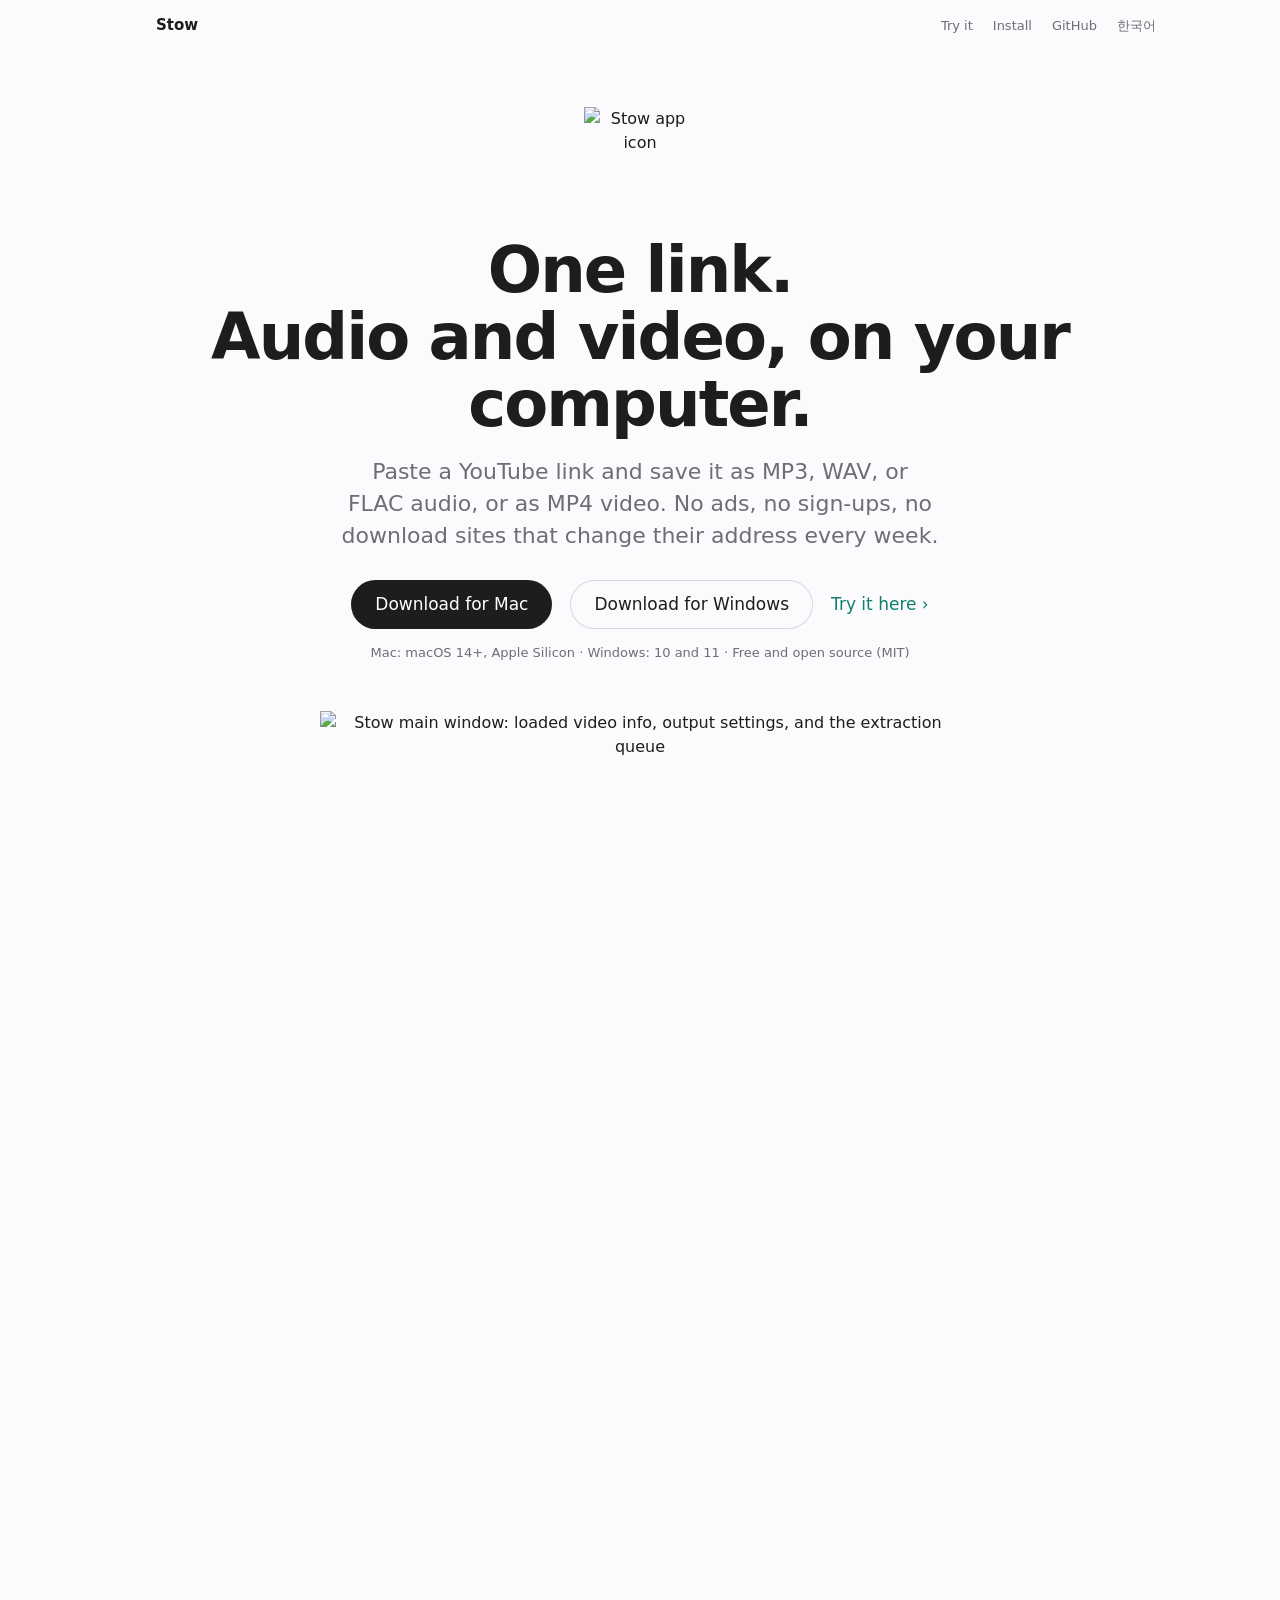
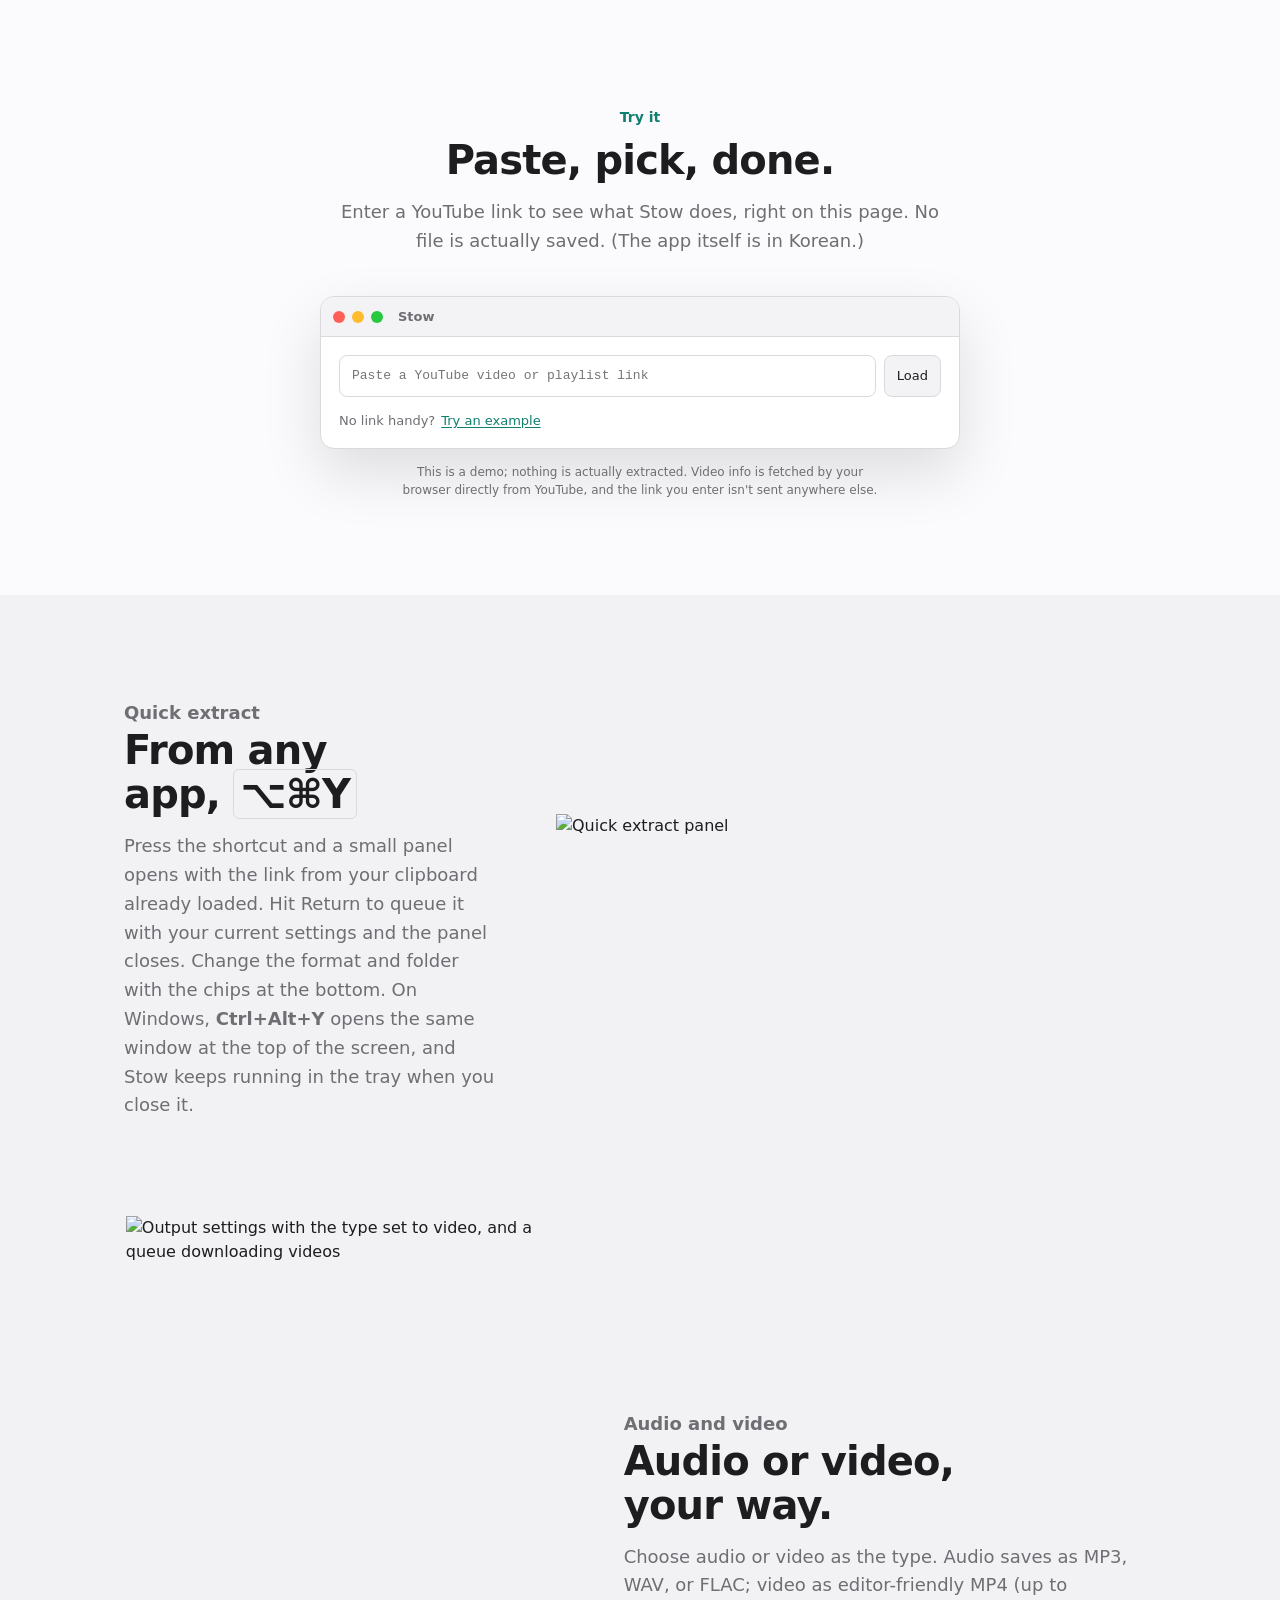
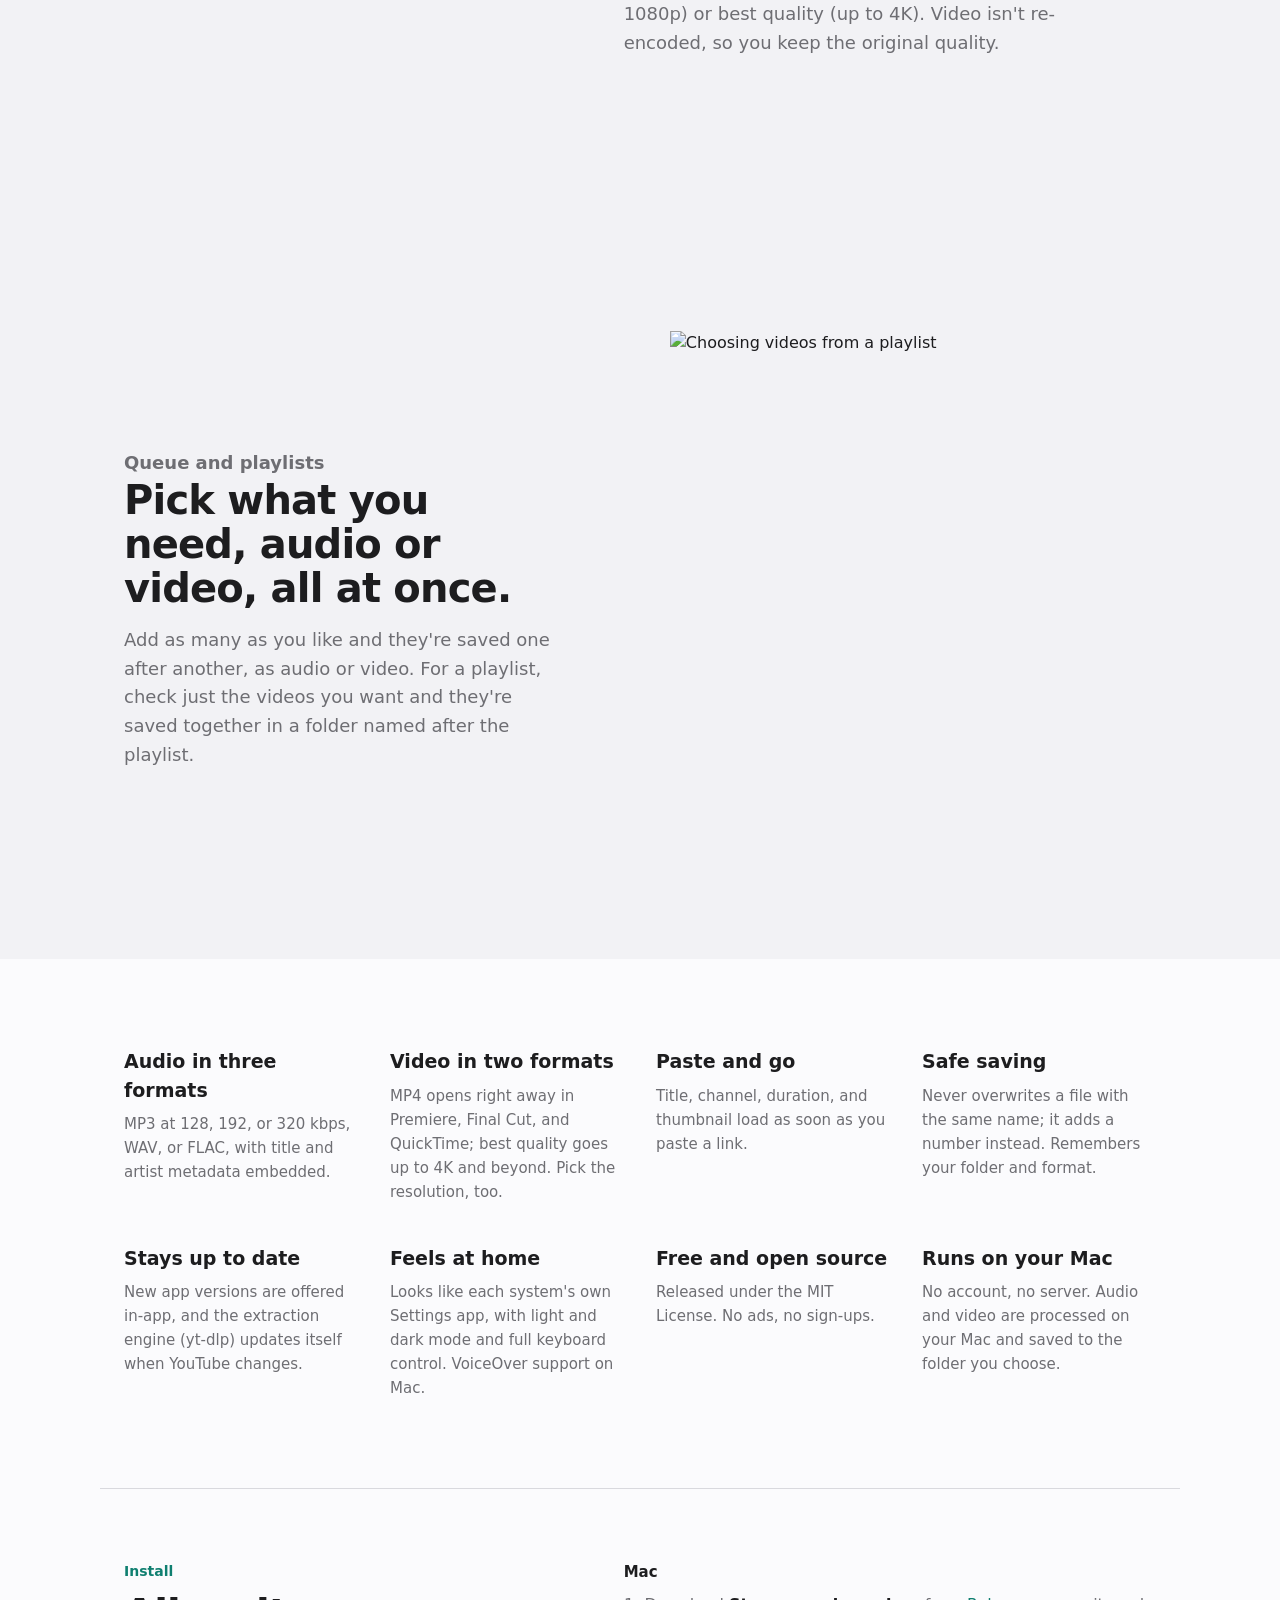
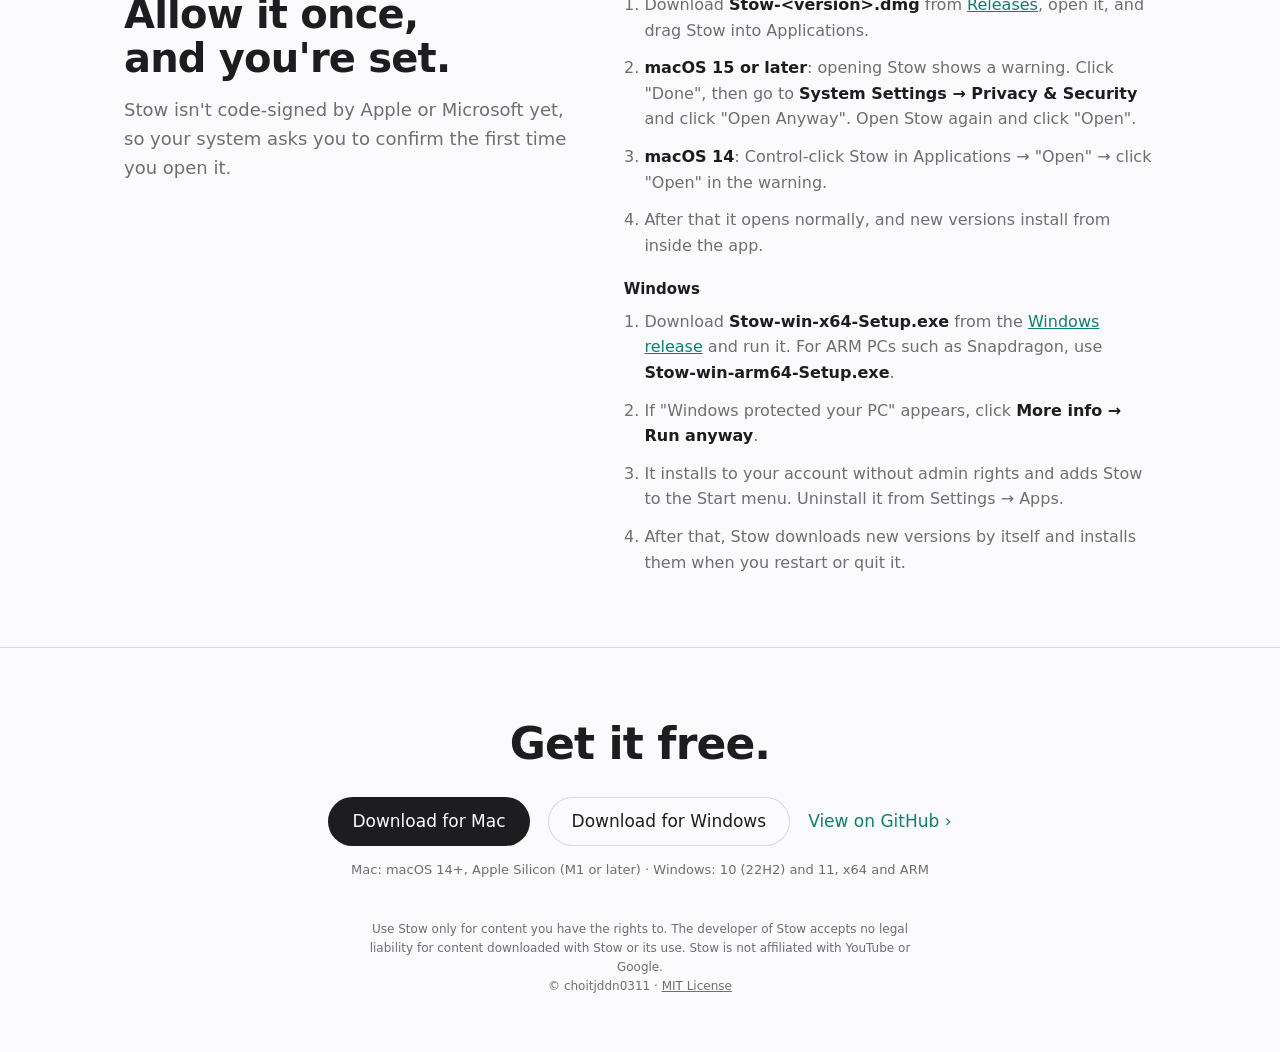
==== commit 0589a446: "docs: 웹페이지·README를 Windows 0.2로 - Windows 다운로드 링크를 win-v0.2.0으로, '0.1·다음 버전' 안내를 빼고 빠른 추출(Ctrl+Alt+Y" ====
--- a/site/en/index.html
+++ b/site/en/index.html
@@ -36,7 +36,7 @@
     <p class="lead">Paste a YouTube link and save it as MP3, WAV, or FLAC audio, or as MP4 video. No ads, no sign-ups, no download sites that change their address every week.</p>
     <div class="cta" data-downloads>
       <a class="btn" data-os="mac" href="https://github.com/choitjddn0311/stow/releases/latest">Download for Mac</a>
-      <a class="btn alt" data-os="win" href="https://github.com/choitjddn0311/stow/releases/download/win-v0.1.0/Stow-win-x64-Setup.exe">Download for Windows</a>
+      <a class="btn alt" data-os="win" href="https://github.com/choitjddn0311/stow/releases/download/win-v0.2.0/Stow-win-x64-Setup.exe">Download for Windows</a>
       <a class="tlink" href="#try">Try it here ›</a>
     </div>
     <p class="req">Mac: macOS 14+, Apple Silicon · Windows: 10 and 11 · Free and open source (MIT)</p>
@@ -99,8 +99,8 @@
       <div class="row">
         <div>
           <p class="eyebrow">Quick extract</p>
-          <h2>From any app, <kbd>⌥⌘Y</kbd></h2>
-          <p>Press the shortcut and a small panel opens with the link from your clipboard already loaded. Hit Return to queue it with your current settings and the panel closes. Change the format and folder with the chips at the bottom.</p>
+          <h2>From any app, <kbd data-win="Ctrl+Alt+Y">⌥⌘Y</kbd></h2>
+          <p>Press the shortcut and a small panel opens with the link from your clipboard already loaded. Hit Return to queue it with your current settings and the panel closes. Change the format and folder with the chips at the bottom. On Windows, <b>Ctrl+Alt+Y</b> opens the same window at the top of the screen, and Stow keeps running in the tray when you close it.</p>
         </div>
         <div>
           <img class="only-light" src="../images/panel-light.png" alt="Quick extract panel" width="600" height="176">
@@ -156,10 +156,10 @@
     </ol>
     <h3>Windows</h3>
     <ol>
-      <li>Download <b>Stow-win-x64-Setup.exe</b> from the <a href="https://github.com/choitjddn0311/stow/releases/tag/win-v0.1.0">Windows release</a> and run it. For ARM PCs such as Snapdragon, use <b>Stow-win-arm64-Setup.exe</b>.</li>
+      <li>Download <b>Stow-win-x64-Setup.exe</b> from the <a href="https://github.com/choitjddn0311/stow/releases/tag/win-v0.2.0">Windows release</a> and run it. For ARM PCs such as Snapdragon, use <b>Stow-win-arm64-Setup.exe</b>.</li>
       <li>If "Windows protected your PC" appears, click <b>More info → Run anyway</b>.</li>
       <li>It installs to your account without admin rights and adds Stow to the Start menu. Uninstall it from Settings → Apps.</li>
-      <li>The Windows version is 0.1. Quick extract and automatic updates come in the next version.</li>
+      <li>After that, Stow downloads new versions by itself and installs them when you restart or quit it.</li>
     </ol>
     </div>
   </section>
@@ -167,7 +167,7 @@
   <section class="end">
     <div class="wrap">
       <h2>Get it free.</h2>
-      <div class="cta" data-downloads><a class="btn" data-os="mac" href="https://github.com/choitjddn0311/stow/releases/latest">Download for Mac</a><a class="btn alt" data-os="win" href="https://github.com/choitjddn0311/stow/releases/download/win-v0.1.0/Stow-win-x64-Setup.exe">Download for Windows</a><a class="tlink" href="https://github.com/choitjddn0311/stow">View on GitHub ›</a></div>
+      <div class="cta" data-downloads><a class="btn" data-os="mac" href="https://github.com/choitjddn0311/stow/releases/latest">Download for Mac</a><a class="btn alt" data-os="win" href="https://github.com/choitjddn0311/stow/releases/download/win-v0.2.0/Stow-win-x64-Setup.exe">Download for Windows</a><a class="tlink" href="https://github.com/choitjddn0311/stow">View on GitHub ›</a></div>
       <p class="req">Mac: macOS 14+, Apple Silicon (M1 or later) · Windows: 10 (22H2) and 11, x64 and ARM</p>
       <p class="fine">Use Stow only for content you have the rights to. The developer of Stow accepts no legal liability for content downloaded with Stow or its use. Stow is not affiliated with YouTube or Google.<br>© choitjddn0311 · <a href="https://github.com/choitjddn0311/stow/blob/main/LICENSE">MIT License</a></p>
     </div>
